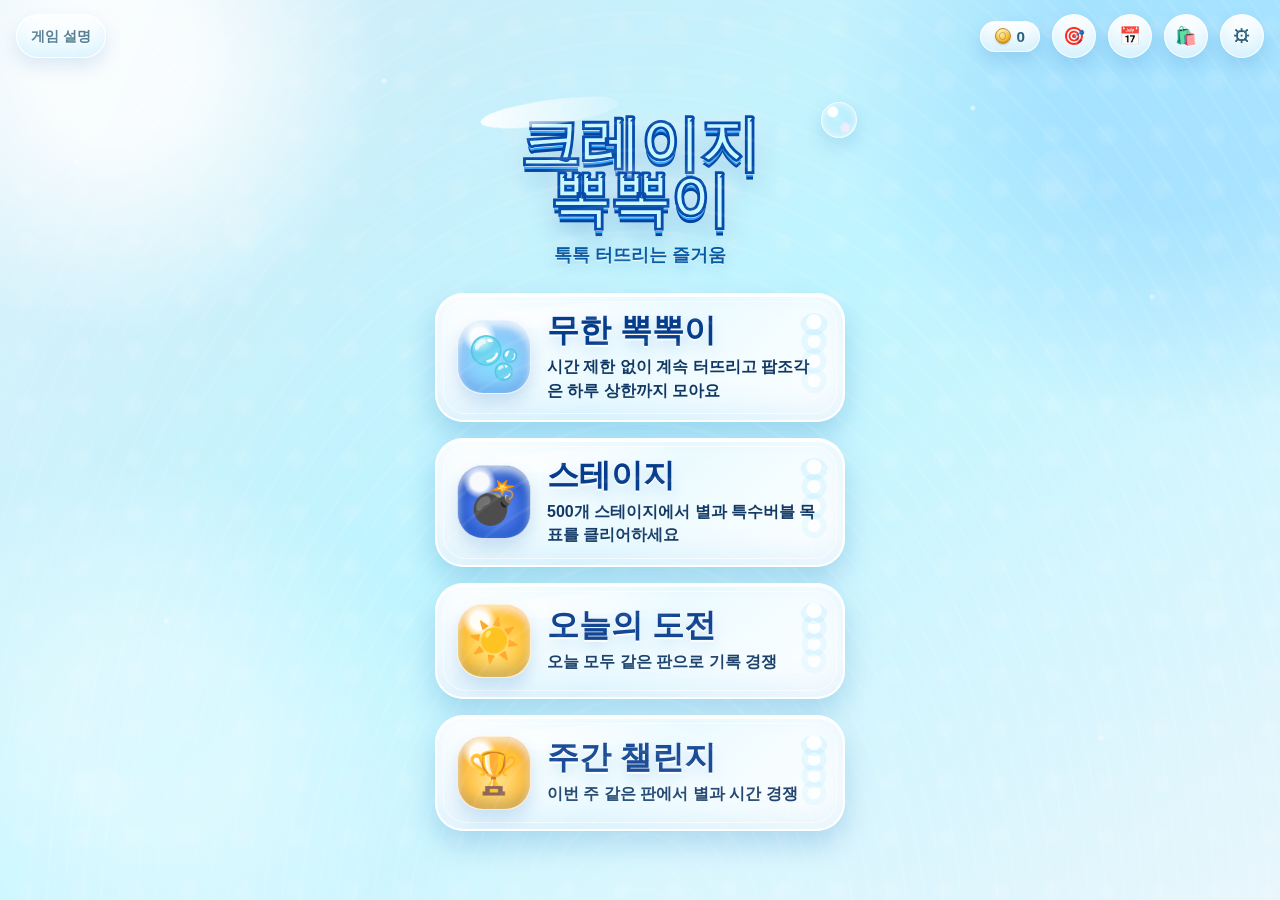
==== index.html @ 42aa7de9 "Deploy actual challenge difficulty retune" ====
<!DOCTYPE html>
<html lang="ko">
<head>
  <meta charset="UTF-8" />
  <meta name="viewport" content="width=device-width, initial-scale=1.0, viewport-fit=cover, maximum-scale=1.0, user-scalable=no" />
  <meta name="theme-color" content="#d0eaf7" />
  <title>크레이지 뽁뽁이</title>
  <script type="module" crossorigin src="./assets/index-3v7mRzic.js"></script>
  <link rel="stylesheet" crossorigin href="./assets/index-DdpqdTfQ.css">
</head>
<body>
  <div id="app"></div>
  <div id="fx-layer" aria-hidden="true"></div>
</body>
</html>
---- assets/index-DdpqdTfQ.css ----
*{margin:0;padding:0;box-sizing:border-box}:root{--bg-from: #d0eaf7;--bg-to: #e8f6fc;--ink: #2c5f7a;--ink-soft: #5a8a9f;--accent: #2c5f7a;--bubble-grad: radial-gradient(circle at 35% 30%, #e8f7fc, #7ac8e8 60%, #4aa8cc);--bubble-shadow: 0 4px 12px rgba(74,168,204,.35), inset 0 -3px 6px rgba(0,0,0,.1)}html,body{height:100%;overflow:hidden;overscroll-behavior:none}body{font-family:Segoe UI,-apple-system,BlinkMacSystemFont,Apple SD Gothic Neo,sans-serif;background:linear-gradient(135deg,var(--bg-from) 0%,var(--bg-to) 100%);color:var(--ink);user-select:none;-webkit-user-select:none;-webkit-tap-highlight-color:transparent;touch-action:manipulation}#app{position:fixed;inset:0;padding-top:env(safe-area-inset-top,0px);padding-bottom:env(safe-area-inset-bottom,0px);padding-left:env(safe-area-inset-left,0px);padding-right:env(safe-area-inset-right,0px);display:flex;flex-direction:column}#fx-layer{position:fixed;inset:0;pointer-events:none;z-index:9999}.screen{flex:1;display:flex;flex-direction:column;align-items:center;min-height:0;animation:screen-in .25s ease}@keyframes screen-in{0%{opacity:0;transform:translateY(8px)}to{opacity:1;transform:none}}.topbar{width:100%;display:flex;align-items:center;justify-content:space-between;padding:14px 18px;gap:12px}.topbar .title{font-size:1.1rem;font-weight:700;letter-spacing:1px}.topbar .spacer{flex:1}.coin-chip{display:inline-flex;align-items:center;gap:6px;background:#fff9;border-radius:999px;padding:6px 14px;font-weight:700;font-size:.95rem;color:var(--ink)}.coin-ico{display:inline-block;width:1.05em;height:1.05em;border-radius:50%;vertical-align:-.15em;position:relative;background:radial-gradient(circle at 35% 28%,#fff1b8,#f5c542 55%,#d99221);box-shadow:inset 0 -1px 2px #78460059,inset 0 1px 1px #ffffffb3,0 1px 2px #00000026;border:1px solid #c5871a}.coin-ico:after{content:"";position:absolute;inset:22%;border-radius:50%;border:1.5px solid rgba(168,110,10,.5)}.icon-btn{width:44px;height:44px;border:none;border-radius:50%;background:#fff9;font-size:1.1rem;cursor:pointer;display:grid;place-items:center;transition:transform .1s,background .2s}.icon-btn:active{transform:scale(.92)}.home-guide-btn{min-height:44px;border:none;border-radius:999px;background:#ffffffb8;color:var(--ink);font-size:.9rem;font-weight:800;padding:0 14px;cursor:pointer;box-shadow:0 8px 18px #4aa8cc24;transition:transform .1s,background .2s}.home-guide-btn:active{transform:scale(.96)}.center-col{flex:1;display:flex;flex-direction:column;align-items:center;justify-content:center;width:100%;gap:18px;padding:16px}.home-logo{font-size:2.4rem;font-weight:800;letter-spacing:2px}.home-sub{color:var(--ink-soft);font-size:.95rem;margin-top:-8px}.mode-list{display:flex;flex-direction:column;gap:14px;width:min(360px,86vw);margin-top:12px}.mode-card{border:none;border-radius:20px;cursor:pointer;padding:18px 20px;text-align:left;background:#ffffffb3;box-shadow:0 4px 14px #4aa8cc2e;transition:transform .12s,box-shadow .2s;display:flex;align-items:center;gap:14px}.mode-card:active{transform:scale(.97)}.mode-card .emoji{font-size:2rem}.mode-card .label{font-size:1.15rem;font-weight:700;color:var(--ink)}.mode-card .desc{font-size:.82rem;color:var(--ink-soft);margin-top:2px}.play-area{flex:1;display:grid;place-items:center;width:100%;min-height:0}.grid{display:grid;gap:10px}.bubble{width:var(--bubble-size, 72px);height:var(--bubble-size, 72px);border-radius:50%;cursor:pointer;position:relative;transition:transform .05s;background:var(--bubble-grad);box-shadow:var(--bubble-shadow)}.bubble:before{content:"";position:absolute;width:28%;height:18%;background:#ffffffa6;border-radius:50%;top:18%;left:18%}.bubble:active{transform:scale(.93)}.bubble.special-bomb{background:radial-gradient(circle at 35% 30%,#ffd3a8,#ff8a4a 60%,#e85d2c);animation:bomb-blink .6s ease-in-out infinite}.bubble.special-bomb:after{content:"💣";position:absolute;inset:0;display:grid;place-items:center;font-size:1.5rem}@keyframes bomb-blink{0%,to{box-shadow:0 4px 12px #e85d2c66;filter:brightness(1)}50%{box-shadow:0 4px 20px #ff7828e6,0 0 18px 6px #ff8c32b3;filter:brightness(1.3);transform:scale(1.06)}}.bubble.special-rainbow{background:conic-gradient(from 0deg,#ff6b9d,#ffb347,#a8e063,#56ccf2,#c084fc,#ff6b9d);animation:rainbow-spin 2.4s linear infinite}@keyframes rainbow-spin{to{filter:hue-rotate(360deg)}}.bubble.special-rocket{background:radial-gradient(circle at 35% 30%,#d7e9ff,#6aa0ff 60%,#2f5fd0)}.bubble.special-rocket:after{content:"🚀";position:absolute;inset:0;display:grid;place-items:center;font-size:1.5rem}.bubble.special-gold{background:radial-gradient(circle at 35% 28%,#fff7cc,#ffd24a 52%,#e0951a)}.bubble.special-gold:after{content:"₩";position:absolute;inset:0;display:grid;place-items:center;font-size:1.5rem;font-weight:800;color:#a9710d;text-shadow:0 1px 0 rgba(255,255,255,.5)}.bubble.special-hard{background:radial-gradient(circle at 35% 30%,#dde1e7,#9aa3ad 60%,#6b7480)}.bubble.special-hard:after{content:"🪨";position:absolute;inset:0;display:grid;place-items:center;font-size:1.4rem}.bubble.special-hard.cracked{filter:brightness(.82) contrast(1.1)}.bubble.special-virus{background:radial-gradient(circle at 35% 30%,#d8ffd0,#79e07a 60%,#3aa84a);animation:virus-pulse .9s ease-in-out infinite}.bubble.special-virus:after{content:"🦠";position:absolute;inset:0;display:grid;place-items:center;font-size:1.4rem}@keyframes virus-pulse{0%,to{filter:brightness(1)}50%{filter:brightness(1.18);transform:scale(1.04)}}.bubble.special-ice{background:radial-gradient(circle at 35% 30%,#f7fdff,#b8efff 60%,#66bfe8)}.bubble.special-ice:after{content:"❄️";position:absolute;inset:0;display:grid;place-items:center;font-size:1.45rem}.bubble.special-ice.thawed{filter:brightness(1.12)}.bubble.special-timer{background:radial-gradient(circle at 35% 30%,#fff7d7,#ffcf58 60%,#ef8d1e)}.bubble.special-timer:before{width:42%;height:42%;top:14%;left:15%;border:3px solid rgba(255,255,255,.86);background:transparent;box-shadow:0 0 0 5px #fff3,inset 0 0 12px #ffffff52}.bubble.special-timer:after{content:attr(data-timer);position:absolute;inset:0;display:grid;place-items:center;font-size:1.35rem;font-weight:1000;color:#0d4b91;animation:touch-count-pop .18s ease-out}.bubble.special-sticky{background:radial-gradient(circle at 35% 30%,#f6e8ff,#c891ff 60%,#8b4bd8)}.bubble.special-sticky:after{content:"🕸️";position:absolute;inset:0;display:grid;place-items:center;font-size:1.45rem}.bubble.special-fog{background:radial-gradient(circle at 35% 30%,#f7fbff,#cbd5e1 58%,#8292a8);box-shadow:0 5px 15px #47556947,inset 0 -3px 7px #3b485a33,inset 0 0 0 4px #ffffffad}.bubble.special-fog:after{content:"🌫️";position:absolute;inset:0;display:grid;place-items:center;font-size:1.45rem;text-shadow:0 2px 5px rgba(30,41,59,.22)}.help-legend{text-align:left;margin-top:6px}.legend-row{display:flex;align-items:center;gap:12px;padding:9px 0;border-top:1px solid rgba(0,0,0,.06)}.legend-emoji{font-size:1.6rem;width:30px;text-align:center}.legend-name{font-weight:700;font-size:.9rem;color:var(--ink)}.legend-desc{font-size:.78rem;color:var(--ink-soft)}.bubble.spawn{animation:bubble-spawn .36s cubic-bezier(.2,1.5,.4,1) backwards}@keyframes bubble-spawn{0%{opacity:0;transform:scale(0)}55%{opacity:1;transform:scale(1.18)}to{transform:scale(1)}}.bubble.popping{pointer-events:none;animation:pop .34s ease-out forwards;z-index:2}@keyframes pop{0%{transform:scale(1);opacity:1;filter:brightness(1)}22%{transform:scale(1.5);opacity:1;filter:brightness(2) saturate(1.4)}55%{transform:scale(.15);opacity:.5;filter:brightness(1.5)}to{transform:scale(0);opacity:0}}.bubble.popped{background:#b4d7e638;box-shadow:inset 0 1px 4px #00000014;cursor:default;pointer-events:none;animation:none!important;transform:scale(1)!important}.bubble.popped:before,.bubble.popped:after{display:none}.particle{position:fixed;width:10px;height:10px;border-radius:50%;pointer-events:none;animation:fly .55s ease-out forwards;box-shadow:0 0 6px currentColor}@keyframes fly{0%{transform:translate(0) scale(1.2);opacity:1}to{transform:translate(var(--dx),var(--dy)) scale(0);opacity:0}}.shockwave{position:fixed;transform:translate(-50%,-50%);border-radius:50%;border:4px solid rgba(255,255,255,.95);pointer-events:none;animation:shock .45s ease-out forwards}@keyframes shock{0%{width:12px;height:12px;opacity:.9;border-width:5px}to{width:135px;height:135px;opacity:0;border-width:1px}}.hud{display:flex;gap:22px;align-items:center;justify-content:center;padding:8px 0 4px}.hud .stat{text-align:center}.hud .stat .num{font-size:1.5rem;font-weight:800}.hud .stat .cap{font-size:.72rem;color:var(--ink-soft)}.timer-bar{width:min(360px,86vw);height:8px;border-radius:999px;background:#ffffff80;overflow:hidden}.timer-bar>i{display:block;height:100%;background:var(--accent);width:100%;transition:width .1s linear}.btn{padding:13px 30px;font-size:1rem;font-weight:700;background:var(--accent);color:#fff;border:none;border-radius:24px;cursor:pointer;letter-spacing:1px;transition:transform .1s,filter .2s}.btn:active{transform:scale(.96)}.btn.ghost{background:#ffffffb3;color:var(--ink)}.btn:disabled{filter:grayscale(.6) opacity(.6);cursor:default}.banner{font-size:1.3rem;font-weight:800;color:var(--ink);min-height:30px;text-align:center;animation:bounce .4s ease}@keyframes bounce{0%,to{transform:scale(1)}50%{transform:scale(1.18)}}.overlay{position:fixed;inset:0;z-index:50;background:#14324173;display:grid;place-items:center;animation:fade-in .2s ease}@keyframes fade-in{0%{opacity:0}to{opacity:1}}.card{background:#fff;border-radius:24px;padding:28px 26px;width:min(340px,86vw);text-align:center;box-shadow:0 12px 40px #0003;animation:pop-in .25s cubic-bezier(.2,1.2,.4,1)}@keyframes pop-in{0%{transform:scale(.85);opacity:0}to{transform:scale(1);opacity:1}}.card h2{font-size:1.5rem;margin-bottom:6px}.card .big{font-size:2.6rem;font-weight:800;margin:10px 0}.card .row{display:flex;gap:10px;margin-top:18px}.card .row .btn{flex:1}.app-toast{position:fixed;left:50%;bottom:calc(24px + env(safe-area-inset-bottom));z-index:80;width:max-content;max-width:min(340px,calc(100vw - 32px));padding:12px 18px;border-radius:999px;background:#093770eb;color:#fff;font-weight:800;font-size:.9rem;line-height:1.35;text-align:center;box-shadow:0 12px 28px #003f843d;opacity:0;pointer-events:none;transform:translate(-50%,10px);transition:opacity .18s ease,transform .18s ease}.app-toast.visible{opacity:1;transform:translate(-50%)}.back-confirm-card .home-sub{margin-top:10px;line-height:1.45}.shop-tabs{display:flex;gap:8px;padding:8px 16px;flex-wrap:wrap;justify-content:center}.tab{border:none;background:#ffffff80;border-radius:999px;padding:8px 16px;font-weight:600;cursor:pointer;color:var(--ink-soft)}.tab.active{background:var(--accent);color:#fff}.shop-grid{flex:1;overflow-y:auto;width:100%;display:grid;grid-template-columns:repeat(auto-fill,minmax(140px,1fr));gap:12px;padding:16px;align-content:start}.shop-item{background:#ffffffbf;border-radius:18px;padding:14px;display:flex;flex-direction:column;align-items:center;gap:8px;border:2px solid transparent}.shop-item.equipped{border-color:var(--accent)}.swatch{width:56px;height:56px;border-radius:50%;box-shadow:var(--bubble-shadow)}.shop-item .name{font-size:.85rem;font-weight:600}.shop-item .buy{font-size:.85rem;padding:7px 14px;border-radius:14px;border:none;background:var(--accent);color:#fff;font-weight:700;cursor:pointer}.shop-item .buy.owned{background:#00000014;color:var(--ink-soft)}.mission-row{width:100%;text-align:left;margin-top:14px}.mission-row .top{display:flex;justify-content:space-between;align-items:center;gap:10px}.mission-row .label{font-weight:600;font-size:.9rem;color:var(--ink)}.mission-bar{height:7px;border-radius:999px;background:#00000014;margin-top:7px;overflow:hidden}.mission-bar>i{display:block;height:100%;background:var(--accent);transition:width .3s}.mission-claim{font-size:.8rem;padding:7px 14px;border-radius:14px;border:none;font-weight:700;cursor:pointer;white-space:nowrap}.mission-claim.ready{background:#f0a020;color:#fff}.mission-claim.done{background:#00000014;color:var(--ink-soft);cursor:default}.daily-strip{display:flex;gap:6px;margin-top:14px;justify-content:center;flex-wrap:wrap}.daily-cell{width:40px;padding:8px 0;border-radius:12px;background:#0000000d;text-align:center;font-size:.72rem}.daily-cell .d{color:var(--ink-soft);font-weight:700}.daily-cell .c{margin-top:4px;font-weight:700;color:var(--ink)}.daily-cell.done{opacity:.4}.daily-cell.today{background:var(--accent);box-shadow:0 2px 10px #2c5f7a73}.daily-cell.today .d,.daily-cell.today .c{color:#fff}.settings-row{display:flex;align-items:center;justify-content:space-between;width:min(360px,86vw);padding:14px 4px;border-bottom:1px solid rgba(0,0,0,.06)}.toggle{width:52px;height:30px;border-radius:999px;background:#00000026;position:relative;cursor:pointer;transition:background .2s;border:none}.toggle.on{background:var(--accent)}.toggle:after{content:"";position:absolute;width:24px;height:24px;border-radius:50%;background:#fff;top:3px;left:3px;transition:left .2s}.toggle.on:after{left:25px}.info-list{flex:1;overflow-y:auto;width:100%;padding:10px 16px 28px;display:flex;flex-direction:column;align-items:center;gap:12px}.screen-title{width:min(420px,90vw);font-size:1.35rem;line-height:1.25;font-weight:800;color:var(--ink);margin:4px 0 2px}.info-panel{width:min(420px,90vw);background:#ffffffb8;border-radius:18px;padding:16px;box-shadow:0 4px 14px #4aa8cc21}.info-title{font-weight:800;font-size:1rem;color:var(--ink);margin-bottom:8px}.info-body{color:var(--ink-soft);font-size:.9rem;line-height:1.55}.info-note{color:var(--ink-soft);font-size:.78rem;line-height:1.45;margin-top:8px}.segmented{display:flex;gap:8px;flex-wrap:wrap}.info-panel .btn{margin-top:12px;width:100%}:root{--bg-from: #cbf7ff;--bg-to: #f1ffd8;--ink: #14566b;--ink-soft: #4e8794;--accent: #08748d;--fizz: #cfff35;--soda: #05b6c8;--sun: #ffbd28}body{background:linear-gradient(118deg,#ffffffb8,#fff0 34%),linear-gradient(135deg,var(--bg-from) 0%,#eefcff 46%,var(--bg-to) 100%)}.coin-chip,.icon-btn{background:#fff9}.mode-card,.btn.ghost,.info-panel,.shop-item{background:#ffffffb3}.grid{touch-action:none}.bubble:before{background:#ffffffa6}.bubble.special-shield{background:radial-gradient(circle at 35% 30%,#d9f7ff,#6bd0df 58%,#2c8798)}.bubble.special-shield:after{content:"🛡️";position:absolute;inset:0;display:grid;place-items:center;font-size:1.35rem}.bubble.special-key{background:radial-gradient(circle at 35% 28%,rgba(255,255,255,.96),rgba(255,255,255,.62) 30%,transparent 31%),radial-gradient(circle at 50% 52%,var(--lock-light, #fff1b8),var(--lock-main, #ffca42) 64%,var(--lock-dark, #bd7e12));box-shadow:0 5px 15px #14566b3d,inset 0 -3px 6px #00000029,inset 0 0 0 4px #ffffffd1;z-index:2}.bubble.special-key:after{content:"🔑";position:absolute;inset:3%;width:auto;height:auto;display:grid;place-items:center;border-radius:50%;background:transparent;border:0;color:#713f12;font-size:min(48px,calc(var(--bubble-size, 72px) * .9));font-weight:900;line-height:1;text-shadow:0 2px 0 rgba(255,255,255,.82),0 4px 8px rgba(77,53,12,.22);box-shadow:none;transform:rotate(8deg);z-index:3}.bubble.special-key[data-lock-code]:before{content:attr(data-lock-code);position:absolute;left:9%;bottom:9%;top:auto;width:max(17px,calc(var(--bubble-size, 72px) * .28));height:max(17px,calc(var(--bubble-size, 72px) * .28));display:grid;place-items:center;border-radius:50%;background:#ffffffeb;border:2px solid var(--lock-main, #ffca42);color:var(--lock-dark, #713f12);font-size:max(.68rem,calc(var(--bubble-size, 72px) * .19));font-weight:900;line-height:1;box-shadow:0 2px 6px #4d350c2e;z-index:4}.bubble.special-locked{background:radial-gradient(circle at 35% 28%,rgba(255,255,255,.92),rgba(255,255,255,.54) 28%,transparent 29%),radial-gradient(circle at 50% 52%,var(--lock-light, #f1e4ff),var(--lock-main, #b692df) 62%,var(--lock-dark, #6d49a3));box-shadow:0 5px 15px #14566b3d,inset 0 -3px 6px #00000029,inset 0 0 0 4px #ffffffd1}.bubble.special-locked:after{content:"🔒";position:absolute;inset:16%;display:grid;place-items:center;border-radius:50%;background:linear-gradient(135deg,#122a36f5,#2c4c5ce0);border:2px solid rgba(255,255,255,.86);color:#fff;font-size:1.2rem;font-weight:900;box-shadow:0 3px 8px #0000004d,0 0 0 2px var(--lock-main, #b692df)}.bubble.special-key[data-lock-symbol]:after{content:"🔑"}.bubble.special-locked[data-lock-symbol]:after{content:attr(data-lock-symbol);font-size:.86rem;text-shadow:0 1px 3px rgba(0,0,0,.75)}.bubble.fogged:not(.special-fog){filter:saturate(.58) brightness(1.06);box-shadow:0 5px 15px #64748b40,inset 0 -3px 7px #33415524,inset 0 0 0 4px #ffffff8f}.bubble.fogged:not(.special-fog):before{content:"";position:absolute;width:28%;height:18%;top:18%;left:18%;bottom:auto;display:block;border:0;border-radius:50%;background:#ffffff61;box-shadow:none;opacity:1;transform:none;z-index:2}.bubble.fogged:not(.special-fog):after{content:"";position:absolute;inset:-4px;display:block;border-radius:50%;background:radial-gradient(circle at 34% 28%,rgba(255,255,255,.72),rgba(255,255,255,.2) 34%,transparent 58%),linear-gradient(135deg,#e2e8f0c7,#94a3b894);border:1px solid rgba(255,255,255,.62);box-shadow:inset 0 0 14px #ffffff94,0 0 10px #94a3b847;pointer-events:none;z-index:6}.bubble.blocked{animation:locked-shake .24s ease-in-out}@keyframes locked-shake{0%,to{transform:translate(0)}30%{transform:translate(-4px)}65%{transform:translate(4px)}}.wall-cell{width:var(--bubble-size, 72px);height:var(--bubble-size, 72px);border-radius:18px;background:linear-gradient(135deg,#6e7e8c57,#4654608c);box-shadow:inset 0 2px 6px #00000026}.hud{gap:clamp(8px,3vw,22px);padding:8px 12px 4px;width:100%;flex-wrap:wrap}.hud .stat .num{font-size:clamp(1.05rem,4vw,1.5rem)}.star-preview{color:#f5b400;letter-spacing:1px}.challenge-time{color:#008fa1;min-width:4.4ch;display:inline-block}.tiny-note{font-size:.76rem;margin-top:-4px}.btn.compact{padding:9px 16px;font-size:.85rem;border-radius:18px;letter-spacing:0}.fizz-primary,.start-cta{background:linear-gradient(135deg,#08748d,#05b6c8 62%,#59d85d);box-shadow:0 10px 24px #05b6c840,inset 0 1px #ffffff61}.start-cta{width:100%;margin-top:8px}.card .row{gap:8px}.card .row .btn{min-width:0;padding-left:10px;padding-right:10px}.stage-start-card{width:min(380px,88vw);background:#ffffffc2;border-radius:18px;padding:18px;box-shadow:0 4px 14px #4aa8cc29;display:flex;flex-direction:column;gap:10px;text-align:center}.stage-start-card .home-sub{margin-top:0}.stage-goal{font-size:1.05rem;font-weight:800;color:var(--ink)}.stage-thresholds{font-size:.88rem;color:#a06a00;font-weight:800}.special-chip-row{display:flex;gap:6px;flex-wrap:wrap;justify-content:center}.special-chip{font-size:.75rem;border-radius:999px;background:#fffc;color:var(--ink-soft);padding:5px 8px;font-weight:700}.fizz-card{position:relative;overflow:hidden;background:linear-gradient(180deg,#fffffff5,#eafff9e0);border:1px solid rgba(255,255,255,.86);box-shadow:0 18px 38px #0591a52e,inset 0 1px #ffffffbf}.fizz-card:before{content:"";position:absolute;inset:0;pointer-events:none;background:linear-gradient(100deg,#ffffff80,#cfff352e 34%,#05b6c81a 62%,#fff0)}.fizz-card>*{position:relative;z-index:1}.fizz-graphic{min-height:128px;position:relative;display:grid;place-items:center;margin-bottom:2px}.stage-preview{gap:12px;padding:20px 12px 6px}.fizz-preview-bubble{width:78px;height:78px;border-radius:50%;background:radial-gradient(circle at 28% 20%,rgba(255,255,255,.98) 0 13%,transparent 24%),radial-gradient(circle at 52% 45%,#e7fbff,#82ddff 58%,#1a9ade);box-shadow:inset 0 5px 9px #ffffffbd,inset -7px -9px 16px #0052ac2e,0 10px 22px #0591a538}.fizz-badge{position:absolute;top:10px;left:12px;padding:7px 10px;border-radius:999px;background:var(--fizz);color:#125263;font-weight:900;font-size:.78rem;box-shadow:0 7px 16px #74ae0033}.fizz-mini-grid{display:grid;grid-template-columns:repeat(4,31px);gap:6px;transform:rotate(-4deg)}.fizz-mini-grid.actual-board-preview{grid-template-columns:repeat(var(--preview-cols, 6),22px);gap:4px;transform:none;width:max-content;max-width:100%}.fizz-bubble{width:31px;height:31px;border-radius:50%;display:grid;place-items:center;font-size:1rem;background:radial-gradient(circle at 35% 28%,#fff,#9df1ff 56%,#10a6bd);box-shadow:0 6px 12px #0591a533,inset 0 -2px 4px #00000017}.fizz-bubble:nth-child(3n){background:radial-gradient(circle at 35% 28%,#fff,#e8ff87 56%,#56c95b)}.fizz-bubble:nth-child(4n){background:radial-gradient(circle at 35% 28%,#fff8d2,#ffd95a 58%,#ff9f1c)}.actual-board-preview .fizz-bubble{width:22px;height:22px;font-size:.76rem;line-height:1}.stage-special-chips{display:flex;flex-wrap:wrap;justify-content:center;gap:6px;max-width:100%}.fizz-chip{border-radius:999px;padding:7px 10px;background:#ffffffdb;color:var(--ink);font-size:.82rem;font-weight:850;box-shadow:inset 0 1px #ffffffe0,0 6px 14px #0060961a}.fizz-chip.muted{color:var(--ink-soft)}.stage-action-row{display:flex;gap:8px;justify-content:center;flex-wrap:wrap}.challenge-board-actions{display:flex;justify-content:center;width:100%;padding:4px 16px 2px}.board-toggle{min-width:112px;background:#ffffffc7;box-shadow:0 8px 18px #0591a51f}.board-toggle.active{background:linear-gradient(135deg,#ffbd28,#ff8f1f);color:#fff}.board-toggle:disabled{filter:none;opacity:.78}.grid.challenge-paused .bubble{opacity:.7;filter:saturate(.82)}.stage-map-screen{align-items:stretch}.stage-map-header{width:min(430px,92vw);margin:0 auto;padding:0 12px 8px;text-align:center}.stage-map-summary{display:flex;justify-content:center;gap:8px;flex-wrap:wrap;margin-top:8px}.stage-map-summary span{padding:7px 11px;border-radius:999px;background:#ffffffb8;font-size:.82rem;font-weight:800;color:var(--ink)}.stage-map-scroll{flex:1;min-height:0;overflow-y:auto;overflow-x:hidden;width:100%;padding:12px 18px 32px;scroll-behavior:auto}.stage-road{position:relative;width:min(420px,92vw);margin:0 auto;padding:28px 0;display:flex;flex-direction:column;gap:13px}.stage-road:before{content:"";position:absolute;z-index:0;top:24px;bottom:24px;left:50%;width:5px;transform:translate(-50%);border-radius:999px;background:linear-gradient(180deg,#05b6c8,#cfff35 48%,#ffbd28);box-shadow:0 0 0 5px #ffffff7a}.stage-node{position:relative;z-index:1;width:min(154px,42vw);min-height:74px;border:1px solid rgba(255,255,255,.9);border-radius:20px;background:linear-gradient(180deg,#fff,#e8fbff);box-shadow:0 12px 24px #0591a526;color:var(--ink);display:grid;place-items:center;gap:2px;cursor:pointer}.stage-node.left{align-self:flex-start;margin-left:6px}.stage-node.right{align-self:flex-end;margin-right:6px}.stage-node:after{content:"";position:absolute;top:50%;width:44px;height:4px;transform:translateY(-50%);background:#ffffffbf;border-radius:999px;z-index:-1}.stage-node.left:after{right:-44px}.stage-node.right:after{left:-44px}.stage-node.current{background:linear-gradient(135deg,#fff,#dffff2 50%,#cfff35);box-shadow:0 14px 28px #05b6c847;border-color:#cfff35f2}.stage-node.cleared{background:linear-gradient(180deg,#fff,#f2ffe7)}.stage-node.locked{opacity:.48;filter:grayscale(.65);cursor:default}.stage-node-index{font-size:1.16rem;font-weight:900}.stage-node-stars{font-size:.9rem;color:#f5b400;letter-spacing:1px}.stage-node-state{font-size:.72rem;color:var(--ink-soft);font-weight:800}.challenge-center{justify-content:flex-start;padding-top:8px;overflow-y:auto}.challenge-panel{width:min(380px,88vw);display:grid;place-items:center}.challenge-tabs{display:flex;gap:8px;width:min(380px,88vw);justify-content:center}.challenge-tabs.inner{width:100%;margin-top:2px}.leaderboard-card{min-height:292px}.dashboard-modal-overlay{z-index:70}.dashboard-modal-card{width:min(360px,88vw)}.leaderboard-list{width:100%;display:flex;flex-direction:column;gap:8px;margin-top:4px}.leader-row{display:grid;grid-template-columns:44px 1fr auto;align-items:center;gap:8px;padding:11px 12px;border-radius:16px;background:#ffffffb8;text-align:left}.leader-rank{font-weight:900;color:#008fa1}.leader-name{font-weight:800;color:var(--ink)}.leader-score{font-size:.82rem;font-weight:800;color:var(--ink-soft)}.leader-empty{min-height:104px;display:grid;place-items:center;border-radius:18px;background:#ffffff94;color:var(--ink-soft);font-weight:800}:root{--bg-from: #73d6ff;--bg-mid: #bff5ff;--bg-to: #eefbff;--ink: #073f8f;--ink-soft: #2b74ad;--accent: #167ee8;--accent-2: #68dcff;--glass: rgba(255,255,255,.58);--glass-strong: rgba(255,255,255,.76);--glass-line: rgba(255,255,255,.86);--blue-line: rgba(76,172,242,.42);--gold: #ffd54f;--bubble-grad: radial-gradient(circle at 26% 20%, rgba(255,255,255,.98) 0 10%, transparent 23%), radial-gradient(circle at 64% 72%, rgba(255,255,255,.36) 0 7%, transparent 15%), radial-gradient(circle at 42% 36%, #dff9ff 0 18%, #7edcff 53%, #2aa5ef 100%);--bubble-shadow: inset 0 5px 9px rgba(255,255,255,.74), inset -7px -10px 16px rgba(0,72,171,.24), inset 7px 10px 16px rgba(255,255,255,.42), 0 7px 14px rgba(0,88,176,.2)}body{font-family:Pretendard,SUIT,Apple SD Gothic Neo,Arial Rounded MT Bold,Segoe UI Rounded,-apple-system,BlinkMacSystemFont,sans-serif;background:radial-gradient(circle at 9% 7%,#ffffffdb 0 5%,#fff0 19%),radial-gradient(circle at 92% 9%,#97d9ffa6 0 9%,#97d9ff00 24%),radial-gradient(circle at 12% 82%,#ffffff6b 0 7%,#fff0 21%),linear-gradient(145deg,var(--bg-from) 0%,var(--bg-mid) 48%,var(--bg-to) 100%);color:var(--ink)}body:before,body:after{content:"";position:fixed;inset:0;pointer-events:none}body:before{background:radial-gradient(circle at 6% 18%,rgba(255,255,255,.7) 0 2px,transparent 3px),radial-gradient(circle at 30% 9%,rgba(255,255,255,.9) 0 2px,transparent 3px),radial-gradient(circle at 76% 12%,rgba(255,255,255,.86) 0 2px,transparent 3px),radial-gradient(circle at 90% 33%,rgba(255,255,255,.78) 0 2px,transparent 3px),radial-gradient(circle at 13% 69%,rgba(255,255,255,.8) 0 2px,transparent 3px),radial-gradient(circle at 86% 82%,rgba(255,255,255,.82) 0 2px,transparent 3px),radial-gradient(circle at 19% 25%,rgba(255,255,255,.22) 0 18px,rgba(255,255,255,.1) 19px 24px,transparent 25px),radial-gradient(circle at 83% 20%,rgba(255,255,255,.18) 0 26px,rgba(255,255,255,.1) 27px 32px,transparent 33px),radial-gradient(circle at 8% 88%,rgba(255,255,255,.2) 0 24px,rgba(255,255,255,.09) 25px 30px,transparent 31px),radial-gradient(circle at 94% 67%,rgba(255,255,255,.18) 0 22px,rgba(255,255,255,.09) 23px 29px,transparent 30px),radial-gradient(circle,rgba(255,255,255,.19) 0 7px,rgba(255,255,255,.11) 8px 11px,transparent 12px);background-size:auto,auto,auto,auto,auto,auto,auto,auto,auto,auto,54px 54px;opacity:.54}body:after{background:linear-gradient(112deg,#ffffffa3,#fff0 31%),radial-gradient(ellipse at 50% 100%,#ffffff5c,#fff0 34%),repeating-radial-gradient(ellipse at 50% 108%,rgba(255,255,255,.16) 0 2px,transparent 3px 18px);mix-blend-mode:screen;opacity:.38}#app{isolation:isolate}.screen{position:relative;z-index:1}.topbar{padding:14px 16px 8px}.coin-chip,.icon-btn,.home-guide-btn,.btn.ghost,.tab,.board-toggle,.stage-map-summary span{background:linear-gradient(180deg,#fff,#e6f9ff);border:1px solid var(--glass-line);box-shadow:inset 0 1px #ffffffeb,inset 0 -8px 16px #52b4f01f,0 8px 18px #0e5eab29;backdrop-filter:blur(6px) saturate(1.12)}.coin-chip,.icon-btn,.home-guide-btn{flex:0 0 auto}.icon-btn,.home-guide-btn{color:var(--ink);font-weight:900;text-shadow:0 1px 0 rgba(255,255,255,.96)}.home-guide-btn{white-space:nowrap}.center-col{justify-content:flex-start;gap:12px;padding:clamp(10px,3vh,26px) 16px 20px;overflow-y:auto}.home-logo{color:#073f8f;font-weight:1000;letter-spacing:0;line-height:1.08;text-align:center;-webkit-text-stroke:0;text-shadow:0 1px 0 rgba(255,255,255,.98),0 3px 8px rgba(0,82,172,.12)}.home-logo:before,.home-logo:after{content:none}.home-logo.bubble-logo{position:relative;margin-top:clamp(8px,3vh,24px);display:inline-flex;flex-direction:column;align-items:center;justify-content:center;width:min(410px,90vw);box-sizing:border-box;padding:0 12px;color:#c9f7ff;font-size:3.75rem;line-height:.94;font-weight:1000;letter-spacing:0;text-align:center;white-space:normal;word-break:keep-all;-webkit-text-stroke:2.8px #064cad;text-shadow:0 2px 0 #ffffff,0 4px 0 #2da8ff,0 7px 0 #03439d,0 14px 24px rgba(0,82,172,.34),0 0 20px rgba(255,255,255,.88)}.home-logo-line{display:block;width:100%}.home-logo.bubble-logo:before,.home-logo.bubble-logo:after{content:"";position:absolute;pointer-events:none}.home-logo.bubble-logo:before{left:11%;top:-14%;width:34%;height:22%;border-radius:50%;background:linear-gradient(110deg,#fffffff0,#ffffff29);filter:blur(.2px);transform:rotate(-8deg)}.home-logo.bubble-logo:after{right:-12px;top:-14px;width:34px;height:34px;border-radius:50%;background:radial-gradient(circle at 32% 26%,#fff 0 13%,transparent 18%),radial-gradient(circle at 68% 72%,rgba(255,232,255,.75) 0 10%,transparent 18%),radial-gradient(circle at 42% 42%,rgba(192,244,255,.45),rgba(76,172,242,.1) 68%,transparent 70%);border:1px solid rgba(255,255,255,.82);box-shadow:inset 0 0 10px #ffffffc2,0 8px 18px #106fc32e}.home-sub{color:#0a5ca4;font-size:clamp(.98rem,4vw,1.12rem);font-weight:900;letter-spacing:0;text-align:center;margin-top:2px;text-shadow:0 1px 0 rgba(255,255,255,.9),0 6px 14px rgba(54,149,216,.22)}.mode-list{width:min(410px,90vw);gap:16px;margin-top:14px;padding-bottom:12px}.mode-card{position:relative;min-height:116px;overflow:hidden;border-radius:28px;padding:18px 18px 18px 20px;background:linear-gradient(135deg,#fff,#eafaff 48%,#fff),radial-gradient(circle at 12% 20%,rgba(255,255,255,.92),transparent 36%);border:2px solid rgba(255,255,255,.9);box-shadow:inset 0 2px #ffffffeb,inset 0 -12px 28px #51b4ee24,0 14px 28px #0063b538;backdrop-filter:blur(8px) saturate(1.18);gap:16px}.mode-card:before{content:"";position:absolute;inset:6px;border-radius:23px;border:1px solid rgba(255,255,255,.66);pointer-events:none}.mode-card:after{content:"";position:absolute;left:10%;top:8px;width:56%;height:22px;border-radius:50%;background:linear-gradient(90deg,#ffffffb8,#fff0);transform:rotate(-4deg);pointer-events:none}.mode-card:active{transform:scale(.975) translateY(1px)}.mode-card .emoji{position:relative;z-index:1;width:74px;height:74px;display:grid;place-items:center;flex:0 0 auto;border-radius:26px;font-size:2.6rem;background:radial-gradient(circle at 30% 22%,rgba(255,255,255,.95) 0 12%,transparent 22%),radial-gradient(circle at 50% 56%,#67d8ffcc,#2190f280 62%,#0d4cb82e);border:1px solid rgba(255,255,255,.78);box-shadow:inset 0 6px 8px #ffffffb8,inset 0 -8px 12px #135dc733,0 9px 17px #005fb82e}.mode-copy{position:relative;z-index:1;min-width:0;flex:1}.mode-card .label{color:#063c8c;font-size:clamp(1.38rem,6vw,2rem);font-weight:1000;letter-spacing:0;line-height:1.08;text-shadow:0 2px 0 rgba(255,255,255,.9),0 7px 14px rgba(19,93,199,.15)}.mode-card .desc{color:#103763;font-size:clamp(.86rem,3.6vw,1rem);line-height:1.45;font-weight:700;margin-top:8px}.mode-card-rail{position:absolute;right:14px;top:18px;bottom:18px;width:30px;border-radius:999px;background:radial-gradient(circle at 50% 10%,rgba(255,255,255,.9) 0 7px,rgba(117,216,255,.18) 8px 13px,transparent 14px),radial-gradient(circle at 50% 32%,rgba(255,255,255,.78) 0 6px,rgba(117,216,255,.16) 7px 12px,transparent 13px),radial-gradient(circle at 50% 54%,rgba(255,255,255,.72) 0 6px,rgba(117,216,255,.14) 7px 12px,transparent 13px),radial-gradient(circle at 50% 76%,rgba(255,255,255,.68) 0 6px,rgba(117,216,255,.12) 7px 12px,transparent 13px);opacity:.86}.mode-stage .emoji{background:radial-gradient(circle at 30% 22%,rgba(255,255,255,.96) 0 12%,transparent 22%),radial-gradient(circle at 50% 58%,#6d96ff,#2356c8 68%,#123c99)}.mode-dailyChallenge .emoji{background:radial-gradient(circle at 30% 22%,rgba(255,255,255,.96) 0 12%,transparent 22%),radial-gradient(circle at 50% 58%,#ffe485,#ffbd28 62%,#ff8f1f)}.mode-weeklyChallenge .emoji{background:radial-gradient(circle at 30% 22%,rgba(255,255,255,.96) 0 12%,transparent 22%),radial-gradient(circle at 50% 58%,#ffe38a,#ffb82e 58%,#d77b12)}.play-area{padding:6px 14px 16px}.stage-play-area{align-items:start}.grid{gap:clamp(7px,2.2vw,10px);padding:clamp(10px,3vw,16px);border-radius:clamp(24px,6vw,34px);background:linear-gradient(180deg,#ffffffeb,#dcf7ffdb),radial-gradient(circle at 12% 8%,rgba(255,255,255,.52),transparent 28%);border:2px solid rgba(255,255,255,.62);box-shadow:inset 0 2px #ffffffb3,inset 0 -14px 28px #0063b514,0 15px 34px #0053a52e;backdrop-filter:blur(6px) saturate(1.12)}.bubble{overflow:hidden;border:1.5px solid rgba(255,255,255,.82);transition:transform .07s ease,filter .16s ease,box-shadow .16s ease}.bubble:before{width:43%;height:27%;top:10%;left:13%;background:linear-gradient(135deg,#fffffffa,#ffffff2e);filter:blur(.2px);transform:rotate(-22deg);z-index:1}.bubble:after{z-index:2}.bubble:active{transform:scale(.9);filter:brightness(1.08)}.bubble.popped{background:radial-gradient(circle at 40% 35%,#ffffff4d,#74caeb24 58%,#04579f1a);border-color:#ffffff57}.bubble.special-bomb{background:radial-gradient(circle at 28% 20%,rgba(255,255,255,.96) 0 12%,transparent 23%),radial-gradient(circle at 54% 55%,#ff9f8a,#e73f36 62%,#922120);border-color:#ffc2aeeb;box-shadow:inset 0 5px 9px #ffffffb8,inset -7px -10px 15px #5b000040,0 0 0 3px #ff664938,0 10px 20px #b5262040}.bubble.special-bomb:after,.bubble.special-rocket:after,.bubble.special-hard:after,.bubble.special-virus:after,.bubble.special-fog:after,.bubble.special-shield:after,.bubble.special-ice:after,.bubble.special-timer:after,.bubble.special-sticky:after{text-shadow:0 2px 0 rgba(255,255,255,.76),0 5px 9px rgba(0,45,119,.24)}.bubble.special-rocket{background:radial-gradient(circle at 28% 20%,rgba(255,255,255,.96) 0 12%,transparent 23%),radial-gradient(circle at 50% 56%,#72c8ff,#1b73f0 62%,#0a3fa7);border-color:#ace2fff0;box-shadow:inset 0 5px 9px #ffffffb8,inset -7px -10px 16px #08329942,0 0 0 3px #318fff33,0 9px 18px #0d5bc33d}.bubble.special-hard{background:radial-gradient(circle at 28% 20%,rgba(255,255,255,.94) 0 12%,transparent 23%),radial-gradient(circle at 48% 55%,#f3f6f9,#aeb8c5 58%,#667485);border-color:#ffffffdb;box-shadow:inset 0 5px 9px #ffffffc7,inset -7px -10px 15px #2a344238,0 8px 16px #2d4b652e}.bubble.special-virus{background:radial-gradient(circle at 28% 20%,rgba(255,255,255,.96) 0 12%,transparent 23%),radial-gradient(circle at 50% 56%,#cfff7c,#55dd5b 60%,#1d9a46);border-color:#ccffaceb;box-shadow:inset 0 5px 9px #ffffffb8,inset -7px -10px 16px #18611e38,0 0 0 3px #78eb5633,0 9px 18px #238f3d38}.bubble.special-fog{background:radial-gradient(circle at 28% 20%,rgba(255,255,255,.97) 0 12%,transparent 23%),radial-gradient(circle at 50% 56%,#f8fbff,#bccbe0 58%,#72849d);border-color:#ffffffe6}.bubble.special-shield{background:radial-gradient(circle at 28% 20%,rgba(255,255,255,.96) 0 12%,transparent 23%),radial-gradient(circle at 50% 56%,#7ff4ff,#188eea 60%,#0752b8);border-color:#bff6fff0}.bubble.special-ice{background:radial-gradient(circle at 28% 20%,rgba(255,255,255,.98) 0 12%,transparent 23%),radial-gradient(circle at 50% 56%,#f4feff,#9ee8ff 60%,#41a9dc);border-color:#dcfafff5}.bubble.special-timer{background:radial-gradient(circle at 28% 20%,rgba(255,255,255,.96) 0 12%,transparent 23%),radial-gradient(circle at 50% 56%,#fff4c7,#ffcc47 60%,#f28a1c);border-color:#ffe997f2}.bubble.special-timer:before{width:42%;height:42%;top:14%;left:15%;border-radius:50%;border:3px solid rgba(255,255,255,.9);background:radial-gradient(circle,rgba(255,255,255,.26) 0 36%,transparent 38%),radial-gradient(circle at 68% 68%,rgba(255,255,255,.85) 0 7%,transparent 9%);box-shadow:0 0 0 5px #ffffff2e,inset 0 0 12px #ffffff57;transform:rotate(-15deg)}.bubble.special-timer:after{content:attr(data-timer);position:absolute;inset:0;display:grid;place-items:center;font-size:1.38rem;font-weight:1000;color:#0b4d9c;animation:touch-count-pop .18s ease-out}.bubble.special-timer.timer-count-5{background:radial-gradient(circle at 28% 20%,rgba(255,255,255,.98) 0 12%,transparent 23%),radial-gradient(circle at 50% 56%,#eaffff,#80ddff 60%,#258fd9);border-color:#cff8fff5}.bubble.special-timer.timer-count-4{background:radial-gradient(circle at 28% 20%,rgba(255,255,255,.98) 0 12%,transparent 23%),radial-gradient(circle at 50% 56%,#e8f3ff,#63b7ff 60%,#176ee8);border-color:#c7e5fff5}.bubble.special-timer.timer-count-3{background:radial-gradient(circle at 28% 20%,rgba(255,255,255,.97) 0 12%,transparent 23%),radial-gradient(circle at 50% 56%,#fff8bd,#ffd84d 60%,#eba21b);border-color:#ffee9df5}.bubble.special-timer.timer-count-2{background:radial-gradient(circle at 28% 20%,rgba(255,255,255,.97) 0 12%,transparent 23%),radial-gradient(circle at 50% 56%,#ffe5b9,#ff9f3f 60%,#e65f1d);border-color:#ffd29ff5}.bubble.special-timer.timer-count-2:after{transform:scale(1.12)}.bubble.special-timer.timer-count-1{background:radial-gradient(circle at 28% 20%,rgba(255,255,255,.97) 0 12%,transparent 23%),radial-gradient(circle at 50% 56%,#ffd5d5,#ff6262 60%,#d92d44);border-color:#ffbcbcfa;animation:touch-count-warning .58s ease-in-out infinite}.bubble.special-timer.timer-count-1:after{transform:scale(1.2);color:#fff;text-shadow:0 2px 0 rgba(140,0,22,.32),0 6px 10px rgba(121,0,18,.28)}@keyframes touch-count-pop{0%{transform:scale(.82);opacity:.72}to{transform:scale(1);opacity:1}}@keyframes touch-count-warning{0%,to{filter:brightness(1)}50%{filter:brightness(1.12)}}.bubble.special-sticky{background:radial-gradient(circle at 28% 20%,rgba(255,255,255,.95) 0 12%,transparent 23%),radial-gradient(circle at 50% 56%,#f5e5ff,#bf82f3 60%,#7a3cc4);border-color:#eccffff0}.bubble.special-key,.bubble.special-locked{border-color:#ffffffeb}.bubble.fogged:not(.special-fog):after{background:radial-gradient(circle at 29% 20%,rgba(255,255,255,.85) 0 13%,transparent 24%),linear-gradient(135deg,#f5f9ffd1,#93a7c2ad)}.hud{padding:8px 12px 6px;gap:clamp(7px,2.5vw,14px)}.hud .stat{min-width:clamp(74px,20vw,110px);padding:10px 11px 9px;border-radius:20px;background:linear-gradient(180deg,#fffffffa,#e2f9ffe6);border:1px solid rgba(255,255,255,.88);box-shadow:inset 0 1px #ffffffe6,inset 0 -9px 18px #41a6eb1a,0 9px 19px #005db524;backdrop-filter:blur(6px)}.hud .stat .num{color:#0a438a;font-size:clamp(1.16rem,5vw,1.85rem);font-weight:1000;line-height:1;text-shadow:0 2px 0 rgba(255,255,255,.9)}.hud .stat .cap{color:#2875b5;font-size:.72rem;font-weight:900;margin-top:5px}.btn{background:linear-gradient(180deg,#73dfff,#1d8fff 54%,#0b63d1);border:1px solid rgba(255,255,255,.72);box-shadow:inset 0 2px #ffffff94,inset 0 -8px 14px #02369a38,0 10px 20px #005db533;color:#fff;text-shadow:0 2px 0 rgba(0,57,139,.32)}.btn.ghost,.board-toggle,.stage-action-row .btn.ghost,.card .row .btn.ghost{color:#073f8f;background:linear-gradient(180deg,#fffffffc,#ebfbfff0);border-color:#fffffff5;font-weight:1000;text-shadow:0 1px 0 rgba(255,255,255,.98);box-shadow:inset 0 1px #fff,inset 0 -7px 14px #329ee614,0 8px 18px #00489c29;backdrop-filter:blur(4px) saturate(1.04)}.fizz-primary,.start-cta,.tab.active{background:linear-gradient(180deg,#8fe9ff,#1f92ff 58%,#0b61d1);box-shadow:inset 0 2px #ffffffa3,inset 0 -10px 16px #02369a3d,0 12px 25px #0065c43d}.card,.info-panel,.shop-item,.stage-start-card,.leader-row,.leader-empty,.dashboard-modal-card{background:linear-gradient(180deg,#fff,#ecfbff);border:1px solid rgba(255,255,255,.94);box-shadow:inset 0 1px #ffffffeb,inset 0 -12px 26px #51b4ee1f,0 14px 32px #005bae2e;backdrop-filter:blur(6px) saturate(1.08)}.fizz-card{border-radius:28px;background:linear-gradient(135deg,#fff,#ebfbff 48%,#fff);border:2px solid rgba(255,255,255,.96)}.fizz-card:before{background:linear-gradient(105deg,#ffffff75,#fff0 38%),radial-gradient(circle at 85% 20%,rgba(255,255,255,.26),transparent 23%)}.fizz-badge{background:linear-gradient(180deg,#fff39b,#ffd34d 56%,#ff9f1c);color:#0b4d9c;border:1px solid rgba(255,255,255,.82);text-shadow:0 1px 0 rgba(255,255,255,.72)}.fizz-bubble{background:radial-gradient(circle at 26% 20%,rgba(255,255,255,.98) 0 12%,transparent 23%),radial-gradient(circle at 46% 44%,#ddfbff,#79daff 58%,#1697e6);box-shadow:inset 0 4px 7px #ffffffb8,inset -4px -6px 10px #0052ac2e,0 6px 12px #0591a533}.stage-road:before{background:linear-gradient(180deg,#77dfff,#1f92ff 50%,#ffd54f)}.stage-node{border-radius:24px;background:linear-gradient(180deg,#fff,#ddf8ff);border-color:#ffffffdb;box-shadow:inset 0 1px #ffffffeb,0 13px 24px #005db529}.stage-node.current{background:linear-gradient(180deg,#fff,#dff8ff 52%,#9eeaff);border-color:#fffffff5;box-shadow:inset 0 1px #fffffff2,0 0 0 3px #ffd54f57,0 14px 28px #0070cf3d}.star-preview,.stage-node-stars{color:#ffbd28;text-shadow:0 1px 0 #fff,0 4px 8px rgba(255,159,28,.24)}@media(max-width:430px){.topbar{gap:6px;padding-inline:10px}.icon-btn{width:44px;height:44px;font-size:1rem}.home-guide-btn,.coin-chip{min-height:44px;padding-inline:8px;font-size:.82rem}.coin-chip{gap:4px}.home-logo.bubble-logo{font-size:3.48rem;-webkit-text-stroke-width:2.55px}}@media(max-width:380px){.home-logo.bubble-logo{font-size:3.22rem;-webkit-text-stroke-width:2.35px}.mode-card{min-height:106px;padding:15px 15px 15px 16px}.mode-card .emoji{width:62px;height:62px;font-size:2.2rem}.mode-card-rail{display:none}.hud .stat{min-width:68px;padding-inline:8px}}@media(prefers-reduced-motion:reduce){.screen,.bubble.spawn,.bubble.special-bomb,.bubble.special-virus,.banner{animation:none}}
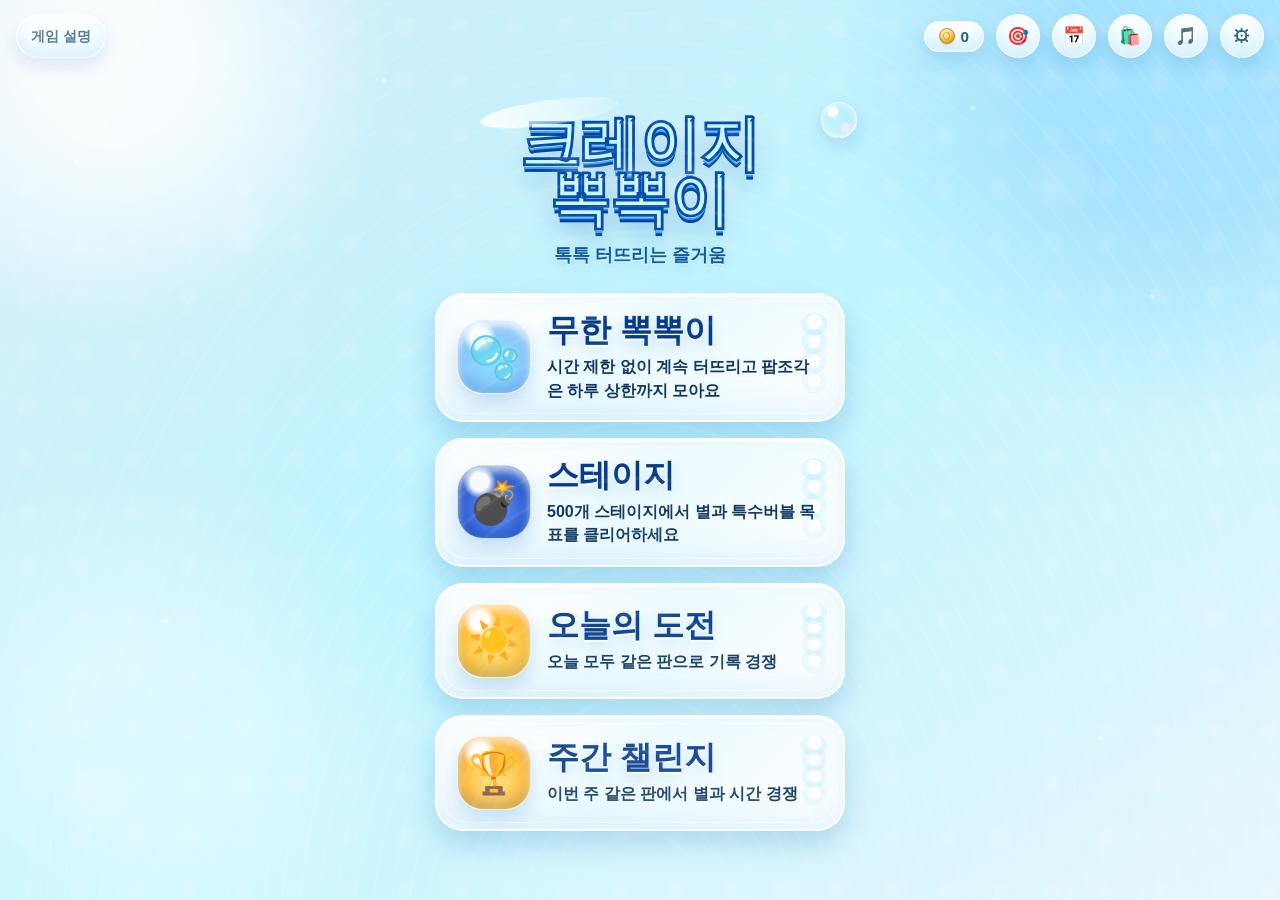
==== commit 45cdb050: "Deploy current game build to GitHub Pages" ====
--- a/index.html
+++ b/index.html
@@ -5,8 +5,8 @@
   <meta name="viewport" content="width=device-width, initial-scale=1.0, viewport-fit=cover, maximum-scale=1.0, user-scalable=no" />
   <meta name="theme-color" content="#d0eaf7" />
   <title>크레이지 뽁뽁이</title>
-  <script type="module" crossorigin src="./assets/index-3v7mRzic.js"></script>
-  <link rel="stylesheet" crossorigin href="./assets/index-DdpqdTfQ.css">
+  <script type="module" crossorigin src="./assets/index-1iko3lDw.js"></script>
+  <link rel="stylesheet" crossorigin href="./assets/index-DOPZyCIQ.css">
 </head>
 <body>
   <div id="app"></div>
--- a/assets/index-DOPZyCIQ.css
+++ b/assets/index-DOPZyCIQ.css
@@ -0,0 +1 @@
+*{margin:0;padding:0;box-sizing:border-box}:root{--bg-from: #d0eaf7;--bg-to: #e8f6fc;--ink: #2c5f7a;--ink-soft: #5a8a9f;--accent: #2c5f7a;--bubble-grad: radial-gradient(circle at 35% 30%, #e8f7fc, #7ac8e8 60%, #4aa8cc);--bubble-shadow: 0 4px 12px rgba(74,168,204,.35), inset 0 -3px 6px rgba(0,0,0,.1)}html,body{height:100%;overflow:hidden;overscroll-behavior:none}body{font-family:Segoe UI,-apple-system,BlinkMacSystemFont,Apple SD Gothic Neo,sans-serif;background:linear-gradient(135deg,var(--bg-from) 0%,var(--bg-to) 100%);color:var(--ink);user-select:none;-webkit-user-select:none;-webkit-tap-highlight-color:transparent;touch-action:manipulation}#app{position:fixed;inset:0;padding-top:env(safe-area-inset-top,0px);padding-bottom:env(safe-area-inset-bottom,0px);padding-left:env(safe-area-inset-left,0px);padding-right:env(safe-area-inset-right,0px);display:flex;flex-direction:column}#fx-layer{position:fixed;inset:0;pointer-events:none;z-index:9999}.screen{flex:1;display:flex;flex-direction:column;align-items:center;min-height:0;animation:screen-in .25s ease}@keyframes screen-in{0%{opacity:0;transform:translateY(8px)}to{opacity:1;transform:none}}.topbar{width:100%;display:flex;align-items:center;justify-content:space-between;padding:14px 18px;gap:12px}.topbar .title{font-size:1.1rem;font-weight:700;letter-spacing:1px}.topbar .spacer{flex:1}.coin-chip{display:inline-flex;align-items:center;gap:6px;background:#fff9;border-radius:999px;padding:6px 14px;font-weight:700;font-size:.95rem;color:var(--ink)}.coin-ico{display:inline-block;width:1.05em;height:1.05em;border-radius:50%;vertical-align:-.15em;position:relative;background:radial-gradient(circle at 35% 28%,#fff1b8,#f5c542 55%,#d99221);box-shadow:inset 0 -1px 2px #78460059,inset 0 1px 1px #ffffffb3,0 1px 2px #00000026;border:1px solid #c5871a}.coin-ico:after{content:"";position:absolute;inset:22%;border-radius:50%;border:1.5px solid rgba(168,110,10,.5)}.icon-btn{width:44px;height:44px;border:none;border-radius:50%;background:#fff9;font-size:1.1rem;cursor:pointer;display:grid;place-items:center;transition:transform .1s,background .2s}.icon-btn:active{transform:scale(.92)}.icon-btn.muted{opacity:.62;filter:grayscale(.35)}.home-guide-btn{min-height:44px;border:none;border-radius:999px;background:#ffffffb8;color:var(--ink);font-size:.9rem;font-weight:800;padding:0 14px;cursor:pointer;box-shadow:0 8px 18px #4aa8cc24;transition:transform .1s,background .2s}.home-guide-btn:active{transform:scale(.96)}.center-col{flex:1;display:flex;flex-direction:column;align-items:center;justify-content:center;width:100%;gap:18px;padding:16px}.home-logo{font-size:2.4rem;font-weight:800;letter-spacing:2px}.home-sub{color:var(--ink-soft);font-size:.95rem;margin-top:-8px}.mode-list{display:flex;flex-direction:column;gap:14px;width:min(360px,86vw);margin-top:12px}.mode-card{border:none;border-radius:20px;cursor:pointer;padding:18px 20px;text-align:left;background:#ffffffb3;box-shadow:0 4px 14px #4aa8cc2e;transition:transform .12s,box-shadow .2s;display:flex;align-items:center;gap:14px}.mode-card:active{transform:scale(.97)}.mode-card .emoji{font-size:2rem}.mode-card .label{font-size:1.15rem;font-weight:700;color:var(--ink)}.mode-card .desc{font-size:.82rem;color:var(--ink-soft);margin-top:2px}.play-area{flex:1;display:grid;place-items:center;width:100%;min-height:0}.grid{display:grid;gap:10px}.bubble{width:var(--bubble-size, 72px);height:var(--bubble-size, 72px);border-radius:50%;cursor:pointer;position:relative;transition:transform .05s;background:var(--bubble-grad);box-shadow:var(--bubble-shadow)}.bubble:before{content:"";position:absolute;width:28%;height:18%;background:#ffffffa6;border-radius:50%;top:18%;left:18%}.bubble:active{transform:scale(.93)}.bubble.special-bomb{background:radial-gradient(circle at 35% 30%,#ffd3a8,#ff8a4a 60%,#e85d2c);animation:bomb-blink .6s ease-in-out infinite}.bubble.special-bomb:after{content:"💣";position:absolute;inset:0;display:grid;place-items:center;font-size:1.5rem}@keyframes bomb-blink{0%,to{box-shadow:0 4px 12px #e85d2c66;filter:brightness(1)}50%{box-shadow:0 4px 20px #ff7828e6,0 0 18px 6px #ff8c32b3;filter:brightness(1.3);transform:scale(1.06)}}.bubble.special-rainbow{background:conic-gradient(from 0deg,#ff6b9d,#ffb347,#a8e063,#56ccf2,#c084fc,#ff6b9d);animation:rainbow-spin 2.4s linear infinite}@keyframes rainbow-spin{to{filter:hue-rotate(360deg)}}.bubble.special-rocket{background:radial-gradient(circle at 35% 30%,#d7e9ff,#6aa0ff 60%,#2f5fd0)}.bubble.special-rocket:after{content:"🚀";position:absolute;inset:0;display:grid;place-items:center;font-size:1.5rem}.bubble.special-gold{background:radial-gradient(circle at 35% 28%,#fff7cc,#ffd24a 52%,#e0951a)}.bubble.special-gold:after{content:"₩";position:absolute;inset:0;display:grid;place-items:center;font-size:1.5rem;font-weight:800;color:#a9710d;text-shadow:0 1px 0 rgba(255,255,255,.5)}.bubble.special-hard{background:radial-gradient(circle at 35% 30%,#dde1e7,#9aa3ad 60%,#6b7480)}.bubble.special-hard:after{content:"🪨";position:absolute;inset:0;display:grid;place-items:center;font-size:1.4rem}.bubble.special-hard.cracked{filter:brightness(.82) contrast(1.1)}.bubble.special-virus{background:radial-gradient(circle at 35% 30%,#d8ffd0,#79e07a 60%,#3aa84a);animation:virus-pulse .9s ease-in-out infinite}.bubble.special-virus:after{content:"🦠";position:absolute;inset:0;display:grid;place-items:center;font-size:1.4rem}@keyframes virus-pulse{0%,to{filter:brightness(1)}50%{filter:brightness(1.18);transform:scale(1.04)}}.bubble.special-ice{background:radial-gradient(circle at 35% 30%,#f7fdff,#b8efff 60%,#66bfe8)}.bubble.special-ice:after{content:"❄️";position:absolute;inset:0;display:grid;place-items:center;font-size:1.45rem}.bubble.special-ice.thawed{filter:brightness(1.12)}.bubble.special-timer{background:radial-gradient(circle at 35% 30%,#fff7d7,#ffcf58 60%,#ef8d1e)}.bubble.special-timer:before{width:42%;height:42%;top:14%;left:15%;border:3px solid rgba(255,255,255,.86);background:transparent;box-shadow:0 0 0 5px #fff3,inset 0 0 12px #ffffff52}.bubble.special-timer:after{content:attr(data-timer);position:absolute;inset:0;display:grid;place-items:center;font-size:1.35rem;font-weight:1000;color:#0d4b91;animation:touch-count-pop .18s ease-out}.bubble.special-sticky{background:radial-gradient(circle at 35% 30%,#f6e8ff,#c891ff 60%,#8b4bd8)}.bubble.special-sticky:after{content:"🕸️";position:absolute;inset:0;display:grid;place-items:center;font-size:1.45rem}.bubble.special-fog{background:radial-gradient(circle at 35% 30%,#f7fbff,#cbd5e1 58%,#8292a8);box-shadow:0 5px 15px #47556947,inset 0 -3px 7px #3b485a33,inset 0 0 0 4px #ffffffad}.bubble.special-fog:after{content:"🌫️";position:absolute;inset:0;display:grid;place-items:center;font-size:1.45rem;text-shadow:0 2px 5px rgba(30,41,59,.22)}.help-legend{text-align:left;margin-top:6px}.legend-row{display:flex;align-items:center;gap:12px;padding:9px 0;border-top:1px solid rgba(0,0,0,.06)}.legend-emoji{font-size:1.6rem;width:30px;text-align:center}.legend-name{font-weight:700;font-size:.9rem;color:var(--ink)}.legend-desc{font-size:.78rem;color:var(--ink-soft)}.bubble.spawn{animation:bubble-spawn .36s cubic-bezier(.2,1.5,.4,1) backwards}@keyframes bubble-spawn{0%{opacity:0;transform:scale(0)}55%{opacity:1;transform:scale(1.18)}to{transform:scale(1)}}.bubble.popping{pointer-events:none;animation:pop .34s ease-out forwards;z-index:2}@keyframes pop{0%{transform:scale(1);opacity:1;filter:brightness(1)}22%{transform:scale(1.5);opacity:1;filter:brightness(2) saturate(1.4)}55%{transform:scale(.15);opacity:.5;filter:brightness(1.5)}to{transform:scale(0);opacity:0}}.bubble.popped{background:#b4d7e638;box-shadow:inset 0 1px 4px #00000014;cursor:default;pointer-events:none;animation:none!important;transform:scale(1)!important}.bubble.popped:before,.bubble.popped:after{display:none}.particle{position:fixed;width:10px;height:10px;border-radius:50%;pointer-events:none;animation:fly .55s ease-out forwards;box-shadow:0 0 6px currentColor}@keyframes fly{0%{transform:translate(0) scale(1.2);opacity:1}to{transform:translate(var(--dx),var(--dy)) scale(0);opacity:0}}.shockwave{position:fixed;transform:translate(-50%,-50%);border-radius:50%;border:4px solid rgba(255,255,255,.95);pointer-events:none;animation:shock .45s ease-out forwards}@keyframes shock{0%{width:12px;height:12px;opacity:.9;border-width:5px}to{width:135px;height:135px;opacity:0;border-width:1px}}.hud{display:flex;gap:22px;align-items:center;justify-content:center;padding:8px 0 4px}.hud .stat{text-align:center}.hud .stat .num{font-size:1.5rem;font-weight:800}.hud .stat .cap{font-size:.72rem;color:var(--ink-soft)}.timer-bar{width:min(360px,86vw);height:8px;border-radius:999px;background:#ffffff80;overflow:hidden}.timer-bar>i{display:block;height:100%;background:var(--accent);width:100%;transition:width .1s linear}.btn{padding:13px 30px;font-size:1rem;font-weight:700;background:var(--accent);color:#fff;border:none;border-radius:24px;cursor:pointer;letter-spacing:1px;transition:transform .1s,filter .2s}.btn:active{transform:scale(.96)}.btn.ghost{background:#ffffffb3;color:var(--ink)}.btn:disabled{filter:grayscale(.6) opacity(.6);cursor:default}.banner{font-size:1.3rem;font-weight:800;color:var(--ink);min-height:30px;text-align:center;animation:bounce .4s ease}@keyframes bounce{0%,to{transform:scale(1)}50%{transform:scale(1.18)}}.overlay{position:fixed;inset:0;z-index:50;background:#14324173;display:grid;place-items:center;animation:fade-in .2s ease}@keyframes fade-in{0%{opacity:0}to{opacity:1}}.card{background:#fff;border-radius:24px;padding:28px 26px;width:min(340px,86vw);text-align:center;box-shadow:0 12px 40px #0003;animation:pop-in .25s cubic-bezier(.2,1.2,.4,1)}@keyframes pop-in{0%{transform:scale(.85);opacity:0}to{transform:scale(1);opacity:1}}.card h2{font-size:1.5rem;margin-bottom:6px}.card .big{font-size:2.6rem;font-weight:800;margin:10px 0}.card .row{display:flex;gap:10px;margin-top:18px}.card .row .btn{flex:1}.app-toast{position:fixed;left:50%;bottom:calc(24px + env(safe-area-inset-bottom));z-index:80;width:max-content;max-width:min(340px,calc(100vw - 32px));padding:12px 18px;border-radius:999px;background:#093770eb;color:#fff;font-weight:800;font-size:.9rem;line-height:1.35;text-align:center;box-shadow:0 12px 28px #003f843d;opacity:0;pointer-events:none;transform:translate(-50%,10px);transition:opacity .18s ease,transform .18s ease}.app-toast.visible{opacity:1;transform:translate(-50%)}.back-confirm-card .home-sub{margin-top:10px;line-height:1.45}.shop-tabs{display:flex;gap:8px;padding:8px 16px;flex-wrap:wrap;justify-content:center}.tab{border:none;background:#ffffff80;border-radius:999px;padding:8px 16px;font-weight:600;cursor:pointer;color:var(--ink-soft)}.tab.active{background:var(--accent);color:#fff}.shop-grid{flex:1;overflow-y:auto;width:100%;display:grid;grid-template-columns:repeat(auto-fill,minmax(140px,1fr));gap:12px;padding:16px;align-content:start}.shop-item{background:#ffffffbf;border-radius:18px;padding:14px;display:flex;flex-direction:column;align-items:center;gap:8px;border:2px solid transparent}.shop-item.equipped{border-color:var(--accent)}.swatch{width:56px;height:56px;border-radius:50%;box-shadow:var(--bubble-shadow)}.shop-item .name{font-size:.85rem;font-weight:600}.shop-item .buy{font-size:.85rem;padding:7px 14px;border-radius:14px;border:none;background:var(--accent);color:#fff;font-weight:700;cursor:pointer}.shop-item .buy.owned{background:#00000014;color:var(--ink-soft)}.mission-row{width:100%;text-align:left;margin-top:14px}.mission-row .top{display:flex;justify-content:space-between;align-items:center;gap:10px}.mission-row .label{font-weight:600;font-size:.9rem;color:var(--ink)}.mission-bar{height:7px;border-radius:999px;background:#00000014;margin-top:7px;overflow:hidden}.mission-bar>i{display:block;height:100%;background:var(--accent);transition:width .3s}.mission-claim{font-size:.8rem;padding:7px 14px;border-radius:14px;border:none;font-weight:700;cursor:pointer;white-space:nowrap}.mission-claim.ready{background:#f0a020;color:#fff}.mission-claim.done{background:#00000014;color:var(--ink-soft);cursor:default}.daily-strip{display:flex;gap:6px;margin-top:14px;justify-content:center;flex-wrap:wrap}.daily-cell{width:40px;padding:8px 0;border-radius:12px;background:#0000000d;text-align:center;font-size:.72rem}.daily-cell .d{color:var(--ink-soft);font-weight:700}.daily-cell .c{margin-top:4px;font-weight:700;color:var(--ink)}.daily-cell.done{opacity:.4}.daily-cell.today{background:var(--accent);box-shadow:0 2px 10px #2c5f7a73}.daily-cell.today .d,.daily-cell.today .c{color:#fff}.settings-row{display:flex;align-items:center;justify-content:space-between;width:min(360px,86vw);padding:14px 4px;border-bottom:1px solid rgba(0,0,0,.06)}.toggle{width:52px;height:30px;border-radius:999px;background:#00000026;position:relative;cursor:pointer;transition:background .2s;border:none}.toggle.on{background:var(--accent)}.toggle:after{content:"";position:absolute;width:24px;height:24px;border-radius:50%;background:#fff;top:3px;left:3px;transition:left .2s}.toggle.on:after{left:25px}.info-list{flex:1;overflow-y:auto;width:100%;padding:10px 16px 28px;display:flex;flex-direction:column;align-items:center;gap:12px}.screen-title{width:min(420px,90vw);font-size:1.35rem;line-height:1.25;font-weight:800;color:var(--ink);margin:4px 0 2px}.info-panel{width:min(420px,90vw);background:#ffffffb8;border-radius:18px;padding:16px;box-shadow:0 4px 14px #4aa8cc21}.info-title{font-weight:800;font-size:1rem;color:var(--ink);margin-bottom:8px}.info-body{color:var(--ink-soft);font-size:.9rem;line-height:1.55}.info-note{color:var(--ink-soft);font-size:.78rem;line-height:1.45;margin-top:8px}.segmented{display:flex;gap:8px;flex-wrap:wrap}.info-panel .btn{margin-top:12px;width:100%}:root{--bg-from: #cbf7ff;--bg-to: #f1ffd8;--ink: #14566b;--ink-soft: #4e8794;--accent: #08748d;--fizz: #cfff35;--soda: #05b6c8;--sun: #ffbd28}body{background:linear-gradient(118deg,#ffffffb8,#fff0 34%),linear-gradient(135deg,var(--bg-from) 0%,#eefcff 46%,var(--bg-to) 100%)}.coin-chip,.icon-btn{background:#fff9}.mode-card,.btn.ghost,.info-panel,.shop-item{background:#ffffffb3}.grid{touch-action:none}.bubble:before{background:#ffffffa6}.bubble.special-shield{background:radial-gradient(circle at 35% 30%,#d9f7ff,#6bd0df 58%,#2c8798)}.bubble.special-shield:after{content:"🛡️";position:absolute;inset:0;display:grid;place-items:center;font-size:1.35rem}.bubble.special-key{background:radial-gradient(circle at 35% 28%,rgba(255,255,255,.96),rgba(255,255,255,.62) 30%,transparent 31%),radial-gradient(circle at 50% 52%,var(--lock-light, #fff1b8),var(--lock-main, #ffca42) 64%,var(--lock-dark, #bd7e12));box-shadow:0 5px 15px #14566b3d,inset 0 -3px 6px #00000029,inset 0 0 0 4px #ffffffd1;z-index:2}.bubble.special-key:after{content:"🔑";position:absolute;inset:3%;width:auto;height:auto;display:grid;place-items:center;border-radius:50%;background:transparent;border:0;color:#713f12;font-size:min(48px,calc(var(--bubble-size, 72px) * .9));font-weight:900;line-height:1;text-shadow:0 2px 0 rgba(255,255,255,.82),0 4px 8px rgba(77,53,12,.22);box-shadow:none;transform:rotate(8deg);z-index:3}.bubble.special-key[data-lock-code]:before{content:attr(data-lock-code);position:absolute;left:9%;bottom:9%;top:auto;width:max(17px,calc(var(--bubble-size, 72px) * .28));height:max(17px,calc(var(--bubble-size, 72px) * .28));display:grid;place-items:center;border-radius:50%;background:#ffffffeb;border:2px solid var(--lock-main, #ffca42);color:var(--lock-dark, #713f12);font-size:max(.68rem,calc(var(--bubble-size, 72px) * .19));font-weight:900;line-height:1;box-shadow:0 2px 6px #4d350c2e;z-index:4}.bubble.special-locked{background:radial-gradient(circle at 35% 28%,rgba(255,255,255,.92),rgba(255,255,255,.54) 28%,transparent 29%),radial-gradient(circle at 50% 52%,var(--lock-light, #f1e4ff),var(--lock-main, #b692df) 62%,var(--lock-dark, #6d49a3));box-shadow:0 5px 15px #14566b3d,inset 0 -3px 6px #00000029,inset 0 0 0 4px #ffffffd1}.bubble.special-locked:after{content:"🔒";position:absolute;inset:16%;display:grid;place-items:center;border-radius:50%;background:linear-gradient(135deg,#122a36f5,#2c4c5ce0);border:2px solid rgba(255,255,255,.86);color:#fff;font-size:1.2rem;font-weight:900;box-shadow:0 3px 8px #0000004d,0 0 0 2px var(--lock-main, #b692df)}.bubble.special-key[data-lock-symbol]:after{content:"🔑"}.bubble.special-locked[data-lock-symbol]:after{content:attr(data-lock-symbol);font-size:.86rem;text-shadow:0 1px 3px rgba(0,0,0,.75)}.bubble.fogged:not(.special-fog){filter:saturate(.58) brightness(1.06);box-shadow:0 5px 15px #64748b40,inset 0 -3px 7px #33415524,inset 0 0 0 4px #ffffff8f}.bubble.fogged:not(.special-fog):before{content:"";position:absolute;width:28%;height:18%;top:18%;left:18%;bottom:auto;display:block;border:0;border-radius:50%;background:#ffffff61;box-shadow:none;opacity:1;transform:none;z-index:2}.bubble.fogged:not(.special-fog):after{content:"";position:absolute;inset:-4px;display:block;border-radius:50%;background:radial-gradient(circle at 34% 28%,rgba(255,255,255,.72),rgba(255,255,255,.2) 34%,transparent 58%),linear-gradient(135deg,#e2e8f0c7,#94a3b894);border:1px solid rgba(255,255,255,.62);box-shadow:inset 0 0 14px #ffffff94,0 0 10px #94a3b847;pointer-events:none;z-index:6}.bubble.blocked{animation:locked-shake .24s ease-in-out}@keyframes locked-shake{0%,to{transform:translate(0)}30%{transform:translate(-4px)}65%{transform:translate(4px)}}.wall-cell{width:var(--bubble-size, 72px);height:var(--bubble-size, 72px);border-radius:18px;background:linear-gradient(135deg,#6e7e8c57,#4654608c);box-shadow:inset 0 2px 6px #00000026}.hud{gap:clamp(8px,3vw,22px);padding:8px 12px 4px;width:100%;flex-wrap:wrap}.hud .stat .num{font-size:clamp(1.05rem,4vw,1.5rem)}.star-preview{color:#f5b400;letter-spacing:1px}.challenge-time{color:#008fa1;min-width:4.4ch;display:inline-block}.tiny-note{font-size:.76rem;margin-top:-4px}.btn.compact{padding:9px 16px;font-size:.85rem;border-radius:18px;letter-spacing:0}.fizz-primary,.start-cta{background:linear-gradient(135deg,#08748d,#05b6c8 62%,#59d85d);box-shadow:0 10px 24px #05b6c840,inset 0 1px #ffffff61}.start-cta{width:100%;margin-top:8px}.card .row{gap:8px}.card .row .btn{min-width:0;padding-left:10px;padding-right:10px}.stage-start-card{width:min(380px,88vw);background:#ffffffc2;border-radius:18px;padding:18px;box-shadow:0 4px 14px #4aa8cc29;display:flex;flex-direction:column;gap:10px;text-align:center}.stage-start-card .home-sub{margin-top:0}.stage-goal{font-size:1.05rem;font-weight:800;color:var(--ink)}.stage-thresholds{font-size:.88rem;color:#a06a00;font-weight:800}.stage-rule-stack{width:100%;display:grid;gap:8px}.stage-rule-panel,.stage-warning-panel{position:relative;width:100%;overflow:hidden;border-radius:18px;text-align:left}.stage-rule-panel{padding:10px 12px;background:linear-gradient(180deg,#fffffffa,#edfaffeb);border:1px solid rgba(255,255,255,.94);box-shadow:inset 0 2px #fffffff2,inset 0 -10px 16px #48aef01a,0 9px 18px #005eae1f}.stage-rule-panel:before{content:"";position:absolute;inset:0;pointer-events:none;background:radial-gradient(circle at 14% 12%,rgba(255,255,255,.92),transparent 28%)}.stage-rule-panel>*{position:relative;z-index:1}.stage-rule-title{color:#0a4f9c;font-size:.86rem;font-weight:1000;line-height:1.15;text-shadow:0 1px 0 rgba(255,255,255,.92)}.stage-rule-rows{display:grid;gap:5px;margin-top:7px}.stage-rule-row{display:grid;grid-template-columns:minmax(42px,auto) 1fr;align-items:center;gap:8px;min-height:26px}.stage-rule-label{justify-self:start;min-width:42px;padding:3px 7px 4px;border-radius:999px;color:#835000;background:linear-gradient(180deg,#fff6bc,#ffc846);border:1px solid rgba(255,255,255,.86);font-size:.78rem;font-weight:1000;text-align:center;box-shadow:inset 0 1px #ffffffe6,0 4px 8px #d58a0024}.stage-rule-value{color:#164266;font-size:.84rem;font-weight:900;line-height:1.24}.rule-ranking .stage-rule-label{min-width:28px;color:#07417f;background:linear-gradient(180deg,#dff7ff,#8fe9ff 58%,#4eb8ff);box-shadow:inset 0 1px #ffffffe6,0 4px 8px #0071d221}.rule-time .stage-rule-label{color:#5f3700;background:linear-gradient(180deg,#fff2cf,#ffca6b 62%,#ffa733)}.stage-warning-panel{padding:11px 12px 12px;color:#7c0715;background:radial-gradient(circle at 18% 14%,rgba(255,255,255,.82),transparent 26%),linear-gradient(180deg,#fff7f7,#ffd7dc 54%,#ffb9c3);border:1px solid rgba(255,255,255,.92);box-shadow:inset 0 2px #ffffffeb,inset 0 -12px 18px #ae00212e,0 10px 18px #b616302e,0 0 0 3px #ff415c1a;transform:translateZ(0)}.stage-warning-panel:before{content:"";position:absolute;inset:4px 8px auto;height:36%;pointer-events:none;border-radius:999px;background:linear-gradient(180deg,#ffffffa3,#fff0)}.stage-warning-title{position:relative;z-index:1;color:#b30022;font-size:.98rem;font-weight:1000;line-height:1;text-shadow:0 1px 0 rgba(255,255,255,.86),0 5px 10px rgba(155,0,24,.18)}.stage-warning-body{position:relative;z-index:1;margin-top:6px;color:#8c0617;font-size:.9rem;font-weight:1000;line-height:1.28;text-shadow:0 1px 0 rgba(255,255,255,.78)}.special-chip-row{display:flex;gap:6px;flex-wrap:wrap;justify-content:center}.special-chip{font-size:.75rem;border-radius:999px;background:#fffc;color:var(--ink-soft);padding:5px 8px;font-weight:700}.fizz-card{position:relative;overflow:hidden;background:linear-gradient(180deg,#fffffff5,#eafff9e0);border:1px solid rgba(255,255,255,.86);box-shadow:0 18px 38px #0591a52e,inset 0 1px #ffffffbf}.fizz-card:before{content:"";position:absolute;inset:0;pointer-events:none;background:linear-gradient(100deg,#ffffff80,#cfff352e 34%,#05b6c81a 62%,#fff0)}.fizz-card>*{position:relative;z-index:1}.fizz-graphic{min-height:128px;position:relative;display:grid;place-items:center;margin-bottom:2px}.stage-preview{gap:12px;padding:20px 12px 6px}.fizz-preview-bubble{width:78px;height:78px;border-radius:50%;background:radial-gradient(circle at 28% 20%,rgba(255,255,255,.98) 0 13%,transparent 24%),radial-gradient(circle at 52% 45%,#e7fbff,#82ddff 58%,#1a9ade);box-shadow:inset 0 5px 9px #ffffffbd,inset -7px -9px 16px #0052ac2e,0 10px 22px #0591a538}.fizz-badge{position:absolute;top:10px;left:12px;padding:7px 10px;border-radius:999px;background:var(--fizz);color:#125263;font-weight:900;font-size:.78rem;box-shadow:0 7px 16px #74ae0033}.fizz-mini-grid{display:grid;grid-template-columns:repeat(4,31px);gap:6px;transform:rotate(-4deg)}.fizz-mini-grid.actual-board-preview{grid-template-columns:repeat(var(--preview-cols, 6),22px);gap:4px;transform:none;width:max-content;max-width:100%}.fizz-bubble{width:31px;height:31px;border-radius:50%;display:grid;place-items:center;font-size:1rem;background:radial-gradient(circle at 35% 28%,#fff,#9df1ff 56%,#10a6bd);box-shadow:0 6px 12px #0591a533,inset 0 -2px 4px #00000017}.fizz-bubble:nth-child(3n){background:radial-gradient(circle at 35% 28%,#fff,#e8ff87 56%,#56c95b)}.fizz-bubble:nth-child(4n){background:radial-gradient(circle at 35% 28%,#fff8d2,#ffd95a 58%,#ff9f1c)}.actual-board-preview .fizz-bubble{width:22px;height:22px;font-size:.76rem;line-height:1}.stage-special-chips{display:flex;flex-wrap:wrap;justify-content:center;gap:6px;max-width:100%}.fizz-chip{border-radius:999px;padding:7px 10px;background:#ffffffdb;color:var(--ink);font-size:.82rem;font-weight:850;box-shadow:inset 0 1px #ffffffe0,0 6px 14px #0060961a}.fizz-chip.muted{color:var(--ink-soft)}.stage-action-row{display:flex;gap:8px;justify-content:center;flex-wrap:wrap}.challenge-board-actions{display:flex;justify-content:center;width:100%;padding:4px 16px 2px}.board-toggle{min-width:112px;background:#ffffffc7;box-shadow:0 8px 18px #0591a51f}.board-toggle.active{background:linear-gradient(135deg,#ffbd28,#ff8f1f);color:#fff}.board-toggle:disabled{filter:none;opacity:.78}.grid.challenge-paused .bubble{opacity:.7;filter:saturate(.82)}.stage-map-screen{align-items:stretch}.stage-map-header{width:min(430px,92vw);margin:0 auto;padding:0 12px 8px;text-align:center}.stage-map-summary{display:flex;justify-content:center;gap:8px;flex-wrap:wrap;margin-top:8px}.stage-map-summary span{padding:7px 11px;border-radius:999px;background:#ffffffb8;font-size:.82rem;font-weight:800;color:var(--ink)}.stage-map-scroll{flex:1;min-height:0;overflow-y:auto;overflow-x:hidden;width:100%;padding:12px 18px 32px;scroll-behavior:auto}.stage-road{position:relative;width:min(420px,92vw);margin:0 auto;padding:28px 0;display:flex;flex-direction:column;gap:13px}.stage-road:before{content:"";position:absolute;z-index:0;top:24px;bottom:24px;left:50%;width:5px;transform:translate(-50%);border-radius:999px;background:linear-gradient(180deg,#05b6c8,#cfff35 48%,#ffbd28);box-shadow:0 0 0 5px #ffffff7a}.stage-node{position:relative;z-index:1;width:min(154px,42vw);min-height:74px;border:1px solid rgba(255,255,255,.9);border-radius:20px;background:linear-gradient(180deg,#fff,#e8fbff);box-shadow:0 12px 24px #0591a526;color:var(--ink);display:grid;place-items:center;gap:2px;cursor:pointer}.stage-node.left{align-self:flex-start;margin-left:6px}.stage-node.right{align-self:flex-end;margin-right:6px}.stage-node:after{content:"";position:absolute;top:50%;width:44px;height:4px;transform:translateY(-50%);background:#ffffffbf;border-radius:999px;z-index:-1}.stage-node.left:after{right:-44px}.stage-node.right:after{left:-44px}.stage-node.current{background:linear-gradient(135deg,#fff,#dffff2 50%,#cfff35);box-shadow:0 14px 28px #05b6c847;border-color:#cfff35f2}.stage-node.cleared{background:linear-gradient(180deg,#fff,#f2ffe7)}.stage-node.locked{opacity:.48;filter:grayscale(.65);cursor:default}.stage-node-index{font-size:1.16rem;font-weight:900}.stage-node-stars{font-size:.9rem;color:#f5b400;letter-spacing:1px}.stage-node-state{font-size:.72rem;color:var(--ink-soft);font-weight:800}.challenge-center{justify-content:flex-start;padding-top:8px;overflow-y:auto}.challenge-panel{width:min(380px,88vw);display:grid;place-items:center}.challenge-attempt-status{width:100%;padding:10px 12px;border-radius:16px;background:#ffffffd1;border:1px solid rgba(255,255,255,.9);color:var(--ink);font-size:1rem;font-weight:1000;box-shadow:inset 0 1px #ffffffe6,0 7px 16px #0060961a}.challenge-attempt-status.warning-text{background:#fff3e6f0;border-color:#ffb257d1;color:#a14d00}.challenge-tabs{display:flex;gap:8px;width:min(380px,88vw);justify-content:center}.challenge-tabs.inner{width:100%;margin-top:2px}.leaderboard-card{min-height:292px}.dashboard-modal-overlay{z-index:70}.dashboard-modal-card{width:min(360px,88vw)}.leaderboard-list{width:100%;display:flex;flex-direction:column;gap:8px;margin-top:4px}.leader-row{display:grid;grid-template-columns:44px 1fr auto;align-items:center;gap:8px;padding:11px 12px;border-radius:16px;background:#ffffffb8;text-align:left}.leader-rank{font-weight:900;color:#008fa1}.leader-name{font-weight:800;color:var(--ink)}.leader-score{font-size:.82rem;font-weight:800;color:var(--ink-soft)}.leader-empty{min-height:104px;display:grid;place-items:center;border-radius:18px;background:#ffffff94;color:var(--ink-soft);font-weight:800}:root{--bg-from: #73d6ff;--bg-mid: #bff5ff;--bg-to: #eefbff;--ink: #073f8f;--ink-soft: #2b74ad;--accent: #167ee8;--accent-2: #68dcff;--glass: rgba(255,255,255,.58);--glass-strong: rgba(255,255,255,.76);--glass-line: rgba(255,255,255,.86);--blue-line: rgba(76,172,242,.42);--gold: #ffd54f;--bubble-grad: radial-gradient(circle at 26% 20%, rgba(255,255,255,.98) 0 10%, transparent 23%), radial-gradient(circle at 64% 72%, rgba(255,255,255,.36) 0 7%, transparent 15%), radial-gradient(circle at 42% 36%, #dff9ff 0 18%, #7edcff 53%, #2aa5ef 100%);--bubble-shadow: inset 0 5px 9px rgba(255,255,255,.74), inset -7px -10px 16px rgba(0,72,171,.24), inset 7px 10px 16px rgba(255,255,255,.42), 0 7px 14px rgba(0,88,176,.2)}body{font-family:Pretendard,SUIT,Apple SD Gothic Neo,Arial Rounded MT Bold,Segoe UI Rounded,-apple-system,BlinkMacSystemFont,sans-serif;background:radial-gradient(circle at 9% 7%,#ffffffdb 0 5%,#fff0 19%),radial-gradient(circle at 92% 9%,#97d9ffa6 0 9%,#97d9ff00 24%),radial-gradient(circle at 12% 82%,#ffffff6b 0 7%,#fff0 21%),linear-gradient(145deg,var(--bg-from) 0%,var(--bg-mid) 48%,var(--bg-to) 100%);color:var(--ink)}body:before,body:after{content:"";position:fixed;inset:0;pointer-events:none}body:before{background:radial-gradient(circle at 6% 18%,rgba(255,255,255,.7) 0 2px,transparent 3px),radial-gradient(circle at 30% 9%,rgba(255,255,255,.9) 0 2px,transparent 3px),radial-gradient(circle at 76% 12%,rgba(255,255,255,.86) 0 2px,transparent 3px),radial-gradient(circle at 90% 33%,rgba(255,255,255,.78) 0 2px,transparent 3px),radial-gradient(circle at 13% 69%,rgba(255,255,255,.8) 0 2px,transparent 3px),radial-gradient(circle at 86% 82%,rgba(255,255,255,.82) 0 2px,transparent 3px),radial-gradient(circle at 19% 25%,rgba(255,255,255,.22) 0 18px,rgba(255,255,255,.1) 19px 24px,transparent 25px),radial-gradient(circle at 83% 20%,rgba(255,255,255,.18) 0 26px,rgba(255,255,255,.1) 27px 32px,transparent 33px),radial-gradient(circle at 8% 88%,rgba(255,255,255,.2) 0 24px,rgba(255,255,255,.09) 25px 30px,transparent 31px),radial-gradient(circle at 94% 67%,rgba(255,255,255,.18) 0 22px,rgba(255,255,255,.09) 23px 29px,transparent 30px),radial-gradient(circle,rgba(255,255,255,.19) 0 7px,rgba(255,255,255,.11) 8px 11px,transparent 12px);background-size:auto,auto,auto,auto,auto,auto,auto,auto,auto,auto,54px 54px;opacity:.54}body:after{background:linear-gradient(112deg,#ffffffa3,#fff0 31%),radial-gradient(ellipse at 50% 100%,#ffffff5c,#fff0 34%),repeating-radial-gradient(ellipse at 50% 108%,rgba(255,255,255,.16) 0 2px,transparent 3px 18px);mix-blend-mode:screen;opacity:.38}#app{isolation:isolate}.screen{position:relative;z-index:1}.topbar{padding:14px 16px 8px}.coin-chip,.icon-btn,.home-guide-btn,.btn.ghost,.tab,.board-toggle,.stage-map-summary span{background:linear-gradient(180deg,#fff,#e6f9ff);border:1px solid var(--glass-line);box-shadow:inset 0 1px #ffffffeb,inset 0 -8px 16px #52b4f01f,0 8px 18px #0e5eab29;backdrop-filter:blur(6px) saturate(1.12)}.coin-chip,.icon-btn,.home-guide-btn{flex:0 0 auto}.icon-btn,.home-guide-btn{color:var(--ink);font-weight:900;text-shadow:0 1px 0 rgba(255,255,255,.96)}.home-guide-btn{white-space:nowrap}.center-col{justify-content:flex-start;gap:12px;padding:clamp(10px,3vh,26px) 16px 20px;overflow-y:auto}.home-logo{color:#073f8f;font-weight:1000;letter-spacing:0;line-height:1.08;text-align:center;-webkit-text-stroke:0;text-shadow:0 1px 0 rgba(255,255,255,.98),0 3px 8px rgba(0,82,172,.12)}.home-logo:before,.home-logo:after{content:none}.home-logo.bubble-logo{position:relative;margin-top:clamp(8px,3vh,24px);display:inline-flex;flex-direction:column;align-items:center;justify-content:center;width:min(410px,90vw);box-sizing:border-box;padding:0 12px;color:#c9f7ff;font-size:3.75rem;line-height:.94;font-weight:1000;letter-spacing:0;text-align:center;white-space:normal;word-break:keep-all;-webkit-text-stroke:2.8px #064cad;text-shadow:0 2px 0 #ffffff,0 4px 0 #2da8ff,0 7px 0 #03439d,0 14px 24px rgba(0,82,172,.34),0 0 20px rgba(255,255,255,.88)}.home-logo-line{display:block;width:100%}.home-logo.bubble-logo:before,.home-logo.bubble-logo:after{content:"";position:absolute;pointer-events:none}.home-logo.bubble-logo:before{left:11%;top:-14%;width:34%;height:22%;border-radius:50%;background:linear-gradient(110deg,#fffffff0,#ffffff29);filter:blur(.2px);transform:rotate(-8deg)}.home-logo.bubble-logo:after{right:-12px;top:-14px;width:34px;height:34px;border-radius:50%;background:radial-gradient(circle at 32% 26%,#fff 0 13%,transparent 18%),radial-gradient(circle at 68% 72%,rgba(255,232,255,.75) 0 10%,transparent 18%),radial-gradient(circle at 42% 42%,rgba(192,244,255,.45),rgba(76,172,242,.1) 68%,transparent 70%);border:1px solid rgba(255,255,255,.82);box-shadow:inset 0 0 10px #ffffffc2,0 8px 18px #106fc32e}.home-sub{color:#0a5ca4;font-size:clamp(.98rem,4vw,1.12rem);font-weight:900;letter-spacing:0;text-align:center;margin-top:2px;text-shadow:0 1px 0 rgba(255,255,255,.9),0 6px 14px rgba(54,149,216,.22)}.mode-list{width:min(410px,90vw);gap:16px;margin-top:14px;padding-bottom:12px}.mode-card{position:relative;min-height:116px;overflow:hidden;border-radius:28px;padding:18px 18px 18px 20px;background:linear-gradient(135deg,#fff,#eafaff 48%,#fff),radial-gradient(circle at 12% 20%,rgba(255,255,255,.92),transparent 36%);border:2px solid rgba(255,255,255,.9);box-shadow:inset 0 2px #ffffffeb,inset 0 -12px 28px #51b4ee24,0 14px 28px #0063b538;backdrop-filter:blur(8px) saturate(1.18);gap:16px}.mode-card:before{content:"";position:absolute;inset:6px;border-radius:23px;border:1px solid rgba(255,255,255,.66);pointer-events:none}.mode-card:after{content:"";position:absolute;left:10%;top:8px;width:56%;height:22px;border-radius:50%;background:linear-gradient(90deg,#ffffffb8,#fff0);transform:rotate(-4deg);pointer-events:none}.mode-card:active{transform:scale(.975) translateY(1px)}.mode-card .emoji{position:relative;z-index:1;width:74px;height:74px;display:grid;place-items:center;flex:0 0 auto;border-radius:26px;font-size:2.6rem;background:radial-gradient(circle at 30% 22%,rgba(255,255,255,.95) 0 12%,transparent 22%),radial-gradient(circle at 50% 56%,#67d8ffcc,#2190f280 62%,#0d4cb82e);border:1px solid rgba(255,255,255,.78);box-shadow:inset 0 6px 8px #ffffffb8,inset 0 -8px 12px #135dc733,0 9px 17px #005fb82e}.mode-copy{position:relative;z-index:1;min-width:0;flex:1}.mode-card .label{color:#063c8c;font-size:clamp(1.38rem,6vw,2rem);font-weight:1000;letter-spacing:0;line-height:1.08;text-shadow:0 2px 0 rgba(255,255,255,.9),0 7px 14px rgba(19,93,199,.15)}.mode-card .desc{color:#103763;font-size:clamp(.86rem,3.6vw,1rem);line-height:1.45;font-weight:700;margin-top:8px}.mode-card-rail{position:absolute;right:14px;top:18px;bottom:18px;width:30px;border-radius:999px;background:radial-gradient(circle at 50% 10%,rgba(255,255,255,.9) 0 7px,rgba(117,216,255,.18) 8px 13px,transparent 14px),radial-gradient(circle at 50% 32%,rgba(255,255,255,.78) 0 6px,rgba(117,216,255,.16) 7px 12px,transparent 13px),radial-gradient(circle at 50% 54%,rgba(255,255,255,.72) 0 6px,rgba(117,216,255,.14) 7px 12px,transparent 13px),radial-gradient(circle at 50% 76%,rgba(255,255,255,.68) 0 6px,rgba(117,216,255,.12) 7px 12px,transparent 13px);opacity:.86}.mode-stage .emoji{background:radial-gradient(circle at 30% 22%,rgba(255,255,255,.96) 0 12%,transparent 22%),radial-gradient(circle at 50% 58%,#6d96ff,#2356c8 68%,#123c99)}.mode-dailyChallenge .emoji{background:radial-gradient(circle at 30% 22%,rgba(255,255,255,.96) 0 12%,transparent 22%),radial-gradient(circle at 50% 58%,#ffe485,#ffbd28 62%,#ff8f1f)}.mode-weeklyChallenge .emoji{background:radial-gradient(circle at 30% 22%,rgba(255,255,255,.96) 0 12%,transparent 22%),radial-gradient(circle at 50% 58%,#ffe38a,#ffb82e 58%,#d77b12)}.play-area{padding:6px 14px 16px}.stage-play-area{align-items:start}.grid{gap:clamp(7px,2.2vw,10px);padding:clamp(10px,3vw,16px);border-radius:clamp(24px,6vw,34px);background:linear-gradient(180deg,#ffffffeb,#dcf7ffdb),radial-gradient(circle at 12% 8%,rgba(255,255,255,.52),transparent 28%);border:2px solid rgba(255,255,255,.62);box-shadow:inset 0 2px #ffffffb3,inset 0 -14px 28px #0063b514,0 15px 34px #0053a52e;backdrop-filter:blur(6px) saturate(1.12)}.bubble{overflow:hidden;border:1.5px solid rgba(255,255,255,.82);transition:transform .07s ease,filter .16s ease,box-shadow .16s ease}.bubble:before{width:43%;height:27%;top:10%;left:13%;background:linear-gradient(135deg,#fffffffa,#ffffff2e);filter:blur(.2px);transform:rotate(-22deg);z-index:1}.bubble:after{z-index:2}.bubble:active{transform:scale(.9);filter:brightness(1.08)}.bubble.popped{background:radial-gradient(circle at 40% 35%,#ffffff4d,#74caeb24 58%,#04579f1a);border-color:#ffffff57}.bubble.special-bomb{background:radial-gradient(circle at 28% 20%,rgba(255,255,255,.96) 0 12%,transparent 23%),radial-gradient(circle at 54% 55%,#ff9f8a,#e73f36 62%,#922120);border-color:#ffc2aeeb;box-shadow:inset 0 5px 9px #ffffffb8,inset -7px -10px 15px #5b000040,0 0 0 3px #ff664938,0 10px 20px #b5262040}.bubble.special-bomb:after,.bubble.special-rocket:after,.bubble.special-hard:after,.bubble.special-virus:after,.bubble.special-fog:after,.bubble.special-shield:after,.bubble.special-ice:after,.bubble.special-timer:after,.bubble.special-sticky:after{text-shadow:0 2px 0 rgba(255,255,255,.76),0 5px 9px rgba(0,45,119,.24)}.bubble.special-rocket{background:radial-gradient(circle at 28% 20%,rgba(255,255,255,.96) 0 12%,transparent 23%),radial-gradient(circle at 50% 56%,#72c8ff,#1b73f0 62%,#0a3fa7);border-color:#ace2fff0;box-shadow:inset 0 5px 9px #ffffffb8,inset -7px -10px 16px #08329942,0 0 0 3px #318fff33,0 9px 18px #0d5bc33d}.bubble.special-hard{background:radial-gradient(circle at 28% 20%,rgba(255,255,255,.94) 0 12%,transparent 23%),radial-gradient(circle at 48% 55%,#f3f6f9,#aeb8c5 58%,#667485);border-color:#ffffffdb;box-shadow:inset 0 5px 9px #ffffffc7,inset -7px -10px 15px #2a344238,0 8px 16px #2d4b652e}.bubble.special-virus{background:radial-gradient(circle at 28% 20%,rgba(255,255,255,.96) 0 12%,transparent 23%),radial-gradient(circle at 50% 56%,#cfff7c,#55dd5b 60%,#1d9a46);border-color:#ccffaceb;box-shadow:inset 0 5px 9px #ffffffb8,inset -7px -10px 16px #18611e38,0 0 0 3px #78eb5633,0 9px 18px #238f3d38}.bubble.special-fog{background:radial-gradient(circle at 28% 20%,rgba(255,255,255,.97) 0 12%,transparent 23%),radial-gradient(circle at 50% 56%,#f8fbff,#bccbe0 58%,#72849d);border-color:#ffffffe6}.bubble.special-shield{background:radial-gradient(circle at 28% 20%,rgba(255,255,255,.96) 0 12%,transparent 23%),radial-gradient(circle at 50% 56%,#7ff4ff,#188eea 60%,#0752b8);border-color:#bff6fff0}.bubble.special-ice{background:radial-gradient(circle at 28% 20%,rgba(255,255,255,.98) 0 12%,transparent 23%),radial-gradient(circle at 50% 56%,#f4feff,#9ee8ff 60%,#41a9dc);border-color:#dcfafff5}.bubble.special-timer{background:radial-gradient(circle at 28% 20%,rgba(255,255,255,.96) 0 12%,transparent 23%),radial-gradient(circle at 50% 56%,#fff4c7,#ffcc47 60%,#f28a1c);border-color:#ffe997f2}.bubble.special-timer:before{width:42%;height:42%;top:14%;left:15%;border-radius:50%;border:3px solid rgba(255,255,255,.9);background:radial-gradient(circle,rgba(255,255,255,.26) 0 36%,transparent 38%),radial-gradient(circle at 68% 68%,rgba(255,255,255,.85) 0 7%,transparent 9%);box-shadow:0 0 0 5px #ffffff2e,inset 0 0 12px #ffffff57;transform:rotate(-15deg)}.bubble.special-timer:after{content:attr(data-timer);position:absolute;inset:0;display:grid;place-items:center;font-size:1.38rem;font-weight:1000;color:#0b4d9c;animation:touch-count-pop .18s ease-out}.bubble.special-timer.timer-count-5{background:radial-gradient(circle at 28% 20%,rgba(255,255,255,.98) 0 12%,transparent 23%),radial-gradient(circle at 50% 56%,#eaffff,#80ddff 60%,#258fd9);border-color:#cff8fff5}.bubble.special-timer.timer-count-4{background:radial-gradient(circle at 28% 20%,rgba(255,255,255,.98) 0 12%,transparent 23%),radial-gradient(circle at 50% 56%,#e8f3ff,#63b7ff 60%,#176ee8);border-color:#c7e5fff5}.bubble.special-timer.timer-count-3{background:radial-gradient(circle at 28% 20%,rgba(255,255,255,.97) 0 12%,transparent 23%),radial-gradient(circle at 50% 56%,#fff8bd,#ffd84d 60%,#eba21b);border-color:#ffee9df5}.bubble.special-timer.timer-count-2{background:radial-gradient(circle at 28% 20%,rgba(255,255,255,.97) 0 12%,transparent 23%),radial-gradient(circle at 50% 56%,#ffe5b9,#ff9f3f 60%,#e65f1d);border-color:#ffd29ff5}.bubble.special-timer.timer-count-2:after{transform:scale(1.12)}.bubble.special-timer.timer-count-1{background:radial-gradient(circle at 28% 20%,rgba(255,255,255,.97) 0 12%,transparent 23%),radial-gradient(circle at 50% 56%,#ffd5d5,#ff6262 60%,#d92d44);border-color:#ffbcbcfa;animation:touch-count-warning .58s ease-in-out infinite}.bubble.special-timer.timer-count-1:after{transform:scale(1.2);color:#fff;text-shadow:0 2px 0 rgba(140,0,22,.32),0 6px 10px rgba(121,0,18,.28)}@keyframes touch-count-pop{0%{transform:scale(.82);opacity:.72}to{transform:scale(1);opacity:1}}@keyframes touch-count-warning{0%,to{filter:brightness(1)}50%{filter:brightness(1.12)}}.bubble.special-sticky{background:radial-gradient(circle at 28% 20%,rgba(255,255,255,.95) 0 12%,transparent 23%),radial-gradient(circle at 50% 56%,#f5e5ff,#bf82f3 60%,#7a3cc4);border-color:#eccffff0}.bubble.special-key,.bubble.special-locked{border-color:#ffffffeb}.bubble.fogged:not(.special-fog):after{background:radial-gradient(circle at 29% 20%,rgba(255,255,255,.85) 0 13%,transparent 24%),linear-gradient(135deg,#f5f9ffd1,#93a7c2ad)}.hud{padding:8px 12px 6px;gap:clamp(7px,2.5vw,14px)}.hud .stat{min-width:clamp(74px,20vw,110px);padding:10px 11px 9px;border-radius:20px;background:linear-gradient(180deg,#fffffffa,#e2f9ffe6);border:1px solid rgba(255,255,255,.88);box-shadow:inset 0 1px #ffffffe6,inset 0 -9px 18px #41a6eb1a,0 9px 19px #005db524;backdrop-filter:blur(6px)}.hud .stat .num{color:#0a438a;font-size:clamp(1.16rem,5vw,1.85rem);font-weight:1000;line-height:1;text-shadow:0 2px 0 rgba(255,255,255,.9)}.hud .stat .cap{color:#2875b5;font-size:.72rem;font-weight:900;margin-top:5px}.btn{background:linear-gradient(180deg,#73dfff,#1d8fff 54%,#0b63d1);border:1px solid rgba(255,255,255,.72);box-shadow:inset 0 2px #ffffff94,inset 0 -8px 14px #02369a38,0 10px 20px #005db533;color:#fff;text-shadow:0 2px 0 rgba(0,57,139,.32)}.btn.ghost,.board-toggle,.stage-action-row .btn.ghost,.card .row .btn.ghost{color:#073f8f;background:linear-gradient(180deg,#fffffffc,#ebfbfff0);border-color:#fffffff5;font-weight:1000;text-shadow:0 1px 0 rgba(255,255,255,.98);box-shadow:inset 0 1px #fff,inset 0 -7px 14px #329ee614,0 8px 18px #00489c29;backdrop-filter:blur(4px) saturate(1.04)}.fizz-primary,.start-cta,.tab.active{background:linear-gradient(180deg,#8fe9ff,#1f92ff 58%,#0b61d1);box-shadow:inset 0 2px #ffffffa3,inset 0 -10px 16px #02369a3d,0 12px 25px #0065c43d}.card,.info-panel,.shop-item,.stage-start-card,.leader-row,.leader-empty,.dashboard-modal-card{background:linear-gradient(180deg,#fff,#ecfbff);border:1px solid rgba(255,255,255,.94);box-shadow:inset 0 1px #ffffffeb,inset 0 -12px 26px #51b4ee1f,0 14px 32px #005bae2e;backdrop-filter:blur(6px) saturate(1.08)}.fizz-card{border-radius:28px;background:linear-gradient(135deg,#fff,#ebfbff 48%,#fff);border:2px solid rgba(255,255,255,.96)}.fizz-card:before{background:linear-gradient(105deg,#ffffff75,#fff0 38%),radial-gradient(circle at 85% 20%,rgba(255,255,255,.26),transparent 23%)}.fizz-badge{background:linear-gradient(180deg,#fff39b,#ffd34d 56%,#ff9f1c);color:#0b4d9c;border:1px solid rgba(255,255,255,.82);text-shadow:0 1px 0 rgba(255,255,255,.72)}.fizz-bubble{background:radial-gradient(circle at 26% 20%,rgba(255,255,255,.98) 0 12%,transparent 23%),radial-gradient(circle at 46% 44%,#ddfbff,#79daff 58%,#1697e6);box-shadow:inset 0 4px 7px #ffffffb8,inset -4px -6px 10px #0052ac2e,0 6px 12px #0591a533}.stage-road:before{background:linear-gradient(180deg,#77dfff,#1f92ff 50%,#ffd54f)}.stage-node{border-radius:24px;background:linear-gradient(180deg,#fff,#ddf8ff);border-color:#ffffffdb;box-shadow:inset 0 1px #ffffffeb,0 13px 24px #005db529}.stage-node.current{background:linear-gradient(180deg,#fff,#dff8ff 52%,#9eeaff);border-color:#fffffff5;box-shadow:inset 0 1px #fffffff2,0 0 0 3px #ffd54f57,0 14px 28px #0070cf3d}.star-preview,.stage-node-stars{color:#ffbd28;text-shadow:0 1px 0 #fff,0 4px 8px rgba(255,159,28,.24)}@media(max-width:430px){.topbar{gap:6px;padding-inline:10px}.icon-btn{width:44px;height:44px;font-size:1rem}.home-guide-btn,.coin-chip{min-height:44px;padding-inline:8px;font-size:.82rem}.coin-chip{gap:4px}.home-logo.bubble-logo{font-size:3.48rem;-webkit-text-stroke-width:2.55px}}@media(max-width:380px){.home-logo.bubble-logo{font-size:3.22rem;-webkit-text-stroke-width:2.35px}.mode-card{min-height:106px;padding:15px 15px 15px 16px}.mode-card .emoji{width:62px;height:62px;font-size:2.2rem}.mode-card-rail{display:none}.hud .stat{min-width:68px;padding-inline:8px}}@media(prefers-reduced-motion:reduce){.screen,.bubble.spawn,.bubble.special-bomb,.bubble.special-virus,.banner{animation:none}}
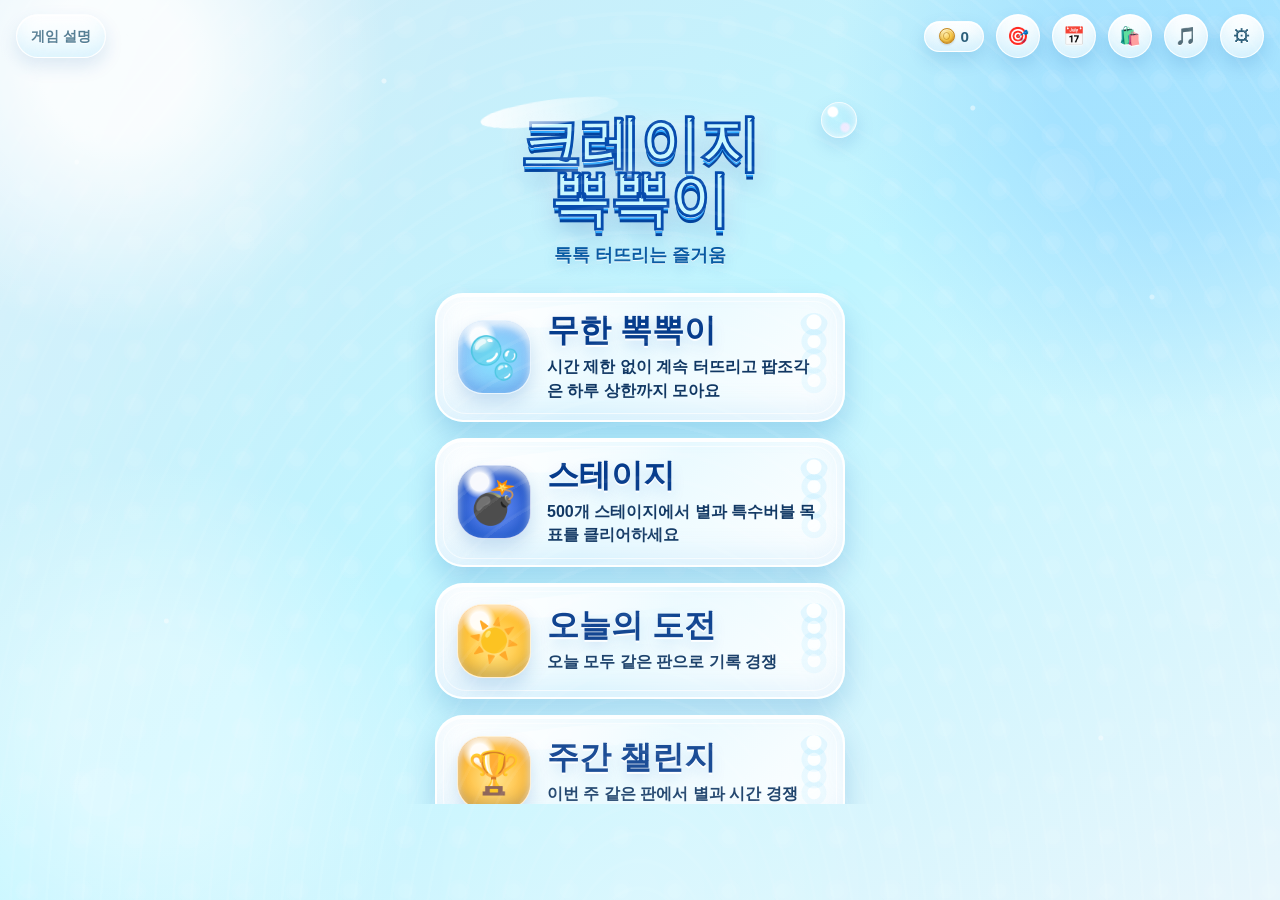
==== commit 7079d89d: "Deploy current state to GitHub Pages" ====
--- a/index.html
+++ b/index.html
@@ -5,8 +5,8 @@
   <meta name="viewport" content="width=device-width, initial-scale=1.0, viewport-fit=cover, maximum-scale=1.0, user-scalable=no" />
   <meta name="theme-color" content="#d0eaf7" />
   <title>크레이지 뽁뽁이</title>
-  <script type="module" crossorigin src="./assets/index-1iko3lDw.js"></script>
-  <link rel="stylesheet" crossorigin href="./assets/index-DOPZyCIQ.css">
+  <script type="module" crossorigin src="./assets/index-x3WvlG5o.js"></script>
+  <link rel="stylesheet" crossorigin href="./assets/index-CW3lijyB.css">
 </head>
 <body>
   <div id="app"></div>
--- a/assets/index-CW3lijyB.css
+++ b/assets/index-CW3lijyB.css
@@ -0,0 +1 @@
+*{margin:0;padding:0;box-sizing:border-box}:root{--bg-from: #d0eaf7;--bg-to: #e8f6fc;--ink: #2c5f7a;--ink-soft: #5a8a9f;--accent: #2c5f7a;--bubble-grad: radial-gradient(circle at 35% 30%, #e8f7fc, #7ac8e8 60%, #4aa8cc);--bubble-shadow: 0 4px 12px rgba(74,168,204,.35), inset 0 -3px 6px rgba(0,0,0,.1)}html,body{height:100%;overflow:hidden;overscroll-behavior:none}body{font-family:Segoe UI,-apple-system,BlinkMacSystemFont,Apple SD Gothic Neo,sans-serif;background:linear-gradient(135deg,var(--bg-from) 0%,var(--bg-to) 100%);color:var(--ink);user-select:none;-webkit-user-select:none;-webkit-tap-highlight-color:transparent;touch-action:manipulation}#app{position:fixed;inset:0;padding-top:env(safe-area-inset-top,0px);padding-bottom:env(safe-area-inset-bottom,0px);padding-left:env(safe-area-inset-left,0px);padding-right:env(safe-area-inset-right,0px);display:flex;flex-direction:column}#fx-layer{position:fixed;inset:0;pointer-events:none;z-index:9999}.screen{flex:1;display:flex;flex-direction:column;align-items:center;min-height:0;animation:screen-in .25s ease}@keyframes screen-in{0%{opacity:0;transform:translateY(8px)}to{opacity:1;transform:none}}.topbar{width:100%;display:flex;align-items:center;justify-content:space-between;padding:14px 18px;gap:12px}.topbar .title{font-size:1.1rem;font-weight:700;letter-spacing:1px}.topbar .spacer{flex:1}.coin-chip{display:inline-flex;align-items:center;gap:6px;background:#fff9;border-radius:999px;padding:6px 14px;font-weight:700;font-size:.95rem;color:var(--ink)}.coin-ico{display:inline-block;width:1.05em;height:1.05em;border-radius:50%;vertical-align:-.15em;position:relative;background:radial-gradient(circle at 35% 28%,#fff1b8,#f5c542 55%,#d99221);box-shadow:inset 0 -1px 2px #78460059,inset 0 1px 1px #ffffffb3,0 1px 2px #00000026;border:1px solid #c5871a}.coin-ico:after{content:"";position:absolute;inset:22%;border-radius:50%;border:1.5px solid rgba(168,110,10,.5)}.icon-btn{width:44px;height:44px;border:none;border-radius:50%;background:#fff9;font-size:1.1rem;cursor:pointer;display:grid;place-items:center;transition:transform .1s,background .2s}.touch-target{min-width:44px;min-height:44px}.icon-btn:active{transform:scale(.92)}.icon-btn.muted{opacity:.62;filter:grayscale(.35)}.home-guide-btn{min-height:44px;border:none;border-radius:999px;background:#ffffffb8;color:var(--ink);font-size:.9rem;font-weight:800;padding:0 14px;cursor:pointer;box-shadow:0 8px 18px #4aa8cc24;transition:transform .1s,background .2s}.home-guide-btn:active{transform:scale(.96)}.center-col{flex:1;display:flex;flex-direction:column;align-items:center;justify-content:center;width:100%;gap:18px;padding:16px}.home-logo{font-size:2.4rem;font-weight:800;letter-spacing:2px}.home-sub{color:var(--ink-soft);font-size:.95rem;margin-top:-8px}.mode-list{display:flex;flex-direction:column;gap:14px;width:min(360px,86vw);margin-top:12px}.mode-card{border:none;border-radius:20px;cursor:pointer;padding:18px 20px;text-align:left;background:#ffffffb3;box-shadow:0 4px 14px #4aa8cc2e;transition:transform .12s,box-shadow .2s;display:flex;align-items:center;gap:14px}.mode-card:active{transform:scale(.97)}.mode-card .emoji{font-size:2rem}.mode-card .label{font-size:1.15rem;font-weight:700;color:var(--ink)}.mode-card .desc{font-size:.82rem;color:var(--ink-soft);margin-top:2px}.play-area{flex:1;display:grid;place-items:center;width:100%;min-height:0}.grid{display:grid;gap:10px}.bubble{width:var(--bubble-size, 72px);height:var(--bubble-size, 72px);border-radius:50%;cursor:pointer;position:relative;transition:transform .05s;background:var(--bubble-grad);box-shadow:var(--bubble-shadow)}.bubble:before{content:"";position:absolute;width:28%;height:18%;background:#ffffffa6;border-radius:50%;top:18%;left:18%}.bubble:active{transform:scale(.93)}.bubble.special-bomb{background:radial-gradient(circle at 35% 30%,#ffd3a8,#ff8a4a 60%,#e85d2c);animation:bomb-blink .6s ease-in-out infinite}.bubble.special-bomb:after{content:"💣";position:absolute;inset:0;display:grid;place-items:center;font-size:1.5rem}@keyframes bomb-blink{0%,to{box-shadow:0 4px 12px #e85d2c66;filter:brightness(1)}50%{box-shadow:0 4px 20px #ff7828e6,0 0 18px 6px #ff8c32b3;filter:brightness(1.3);transform:scale(1.06)}}.bubble.special-rainbow{background:conic-gradient(from 0deg,#ff6b9d,#ffb347,#a8e063,#56ccf2,#c084fc,#ff6b9d);animation:rainbow-spin 2.4s linear infinite}@keyframes rainbow-spin{to{filter:hue-rotate(360deg)}}.bubble.special-rocket{background:radial-gradient(circle at 35% 30%,#d7e9ff,#6aa0ff 60%,#2f5fd0)}.bubble.special-rocket:after{content:"🚀";position:absolute;inset:0;display:grid;place-items:center;font-size:1.5rem}.bubble.special-gold{background:radial-gradient(circle at 35% 28%,#fff7cc,#ffd24a 52%,#e0951a)}.bubble.special-gold:after{content:"₩";position:absolute;inset:0;display:grid;place-items:center;font-size:1.5rem;font-weight:800;color:#a9710d;text-shadow:0 1px 0 rgba(255,255,255,.5)}.bubble.special-hard{background:radial-gradient(circle at 35% 30%,#dde1e7,#9aa3ad 60%,#6b7480)}.bubble.special-hard:after{content:"🪨";position:absolute;inset:0;display:grid;place-items:center;font-size:1.4rem}.bubble.special-hard.cracked{filter:brightness(.82) contrast(1.1)}.bubble.special-virus{background:radial-gradient(circle at 35% 30%,#d8ffd0,#79e07a 60%,#3aa84a);animation:virus-pulse .9s ease-in-out infinite}.bubble.special-virus:after{content:"🦠";position:absolute;inset:0;display:grid;place-items:center;font-size:1.4rem}@keyframes virus-pulse{0%,to{filter:brightness(1)}50%{filter:brightness(1.18);transform:scale(1.04)}}.bubble.special-ice{background:radial-gradient(circle at 35% 30%,#f7fdff,#b8efff 60%,#66bfe8)}.bubble.special-ice:after{content:"❄️";position:absolute;inset:0;display:grid;place-items:center;font-size:1.45rem}.bubble.special-ice.thawed{filter:brightness(1.12)}.bubble.special-timer{background:radial-gradient(circle at 35% 30%,#fff7d7,#ffcf58 60%,#ef8d1e)}.bubble.special-timer:before{width:42%;height:42%;top:14%;left:15%;border:3px solid rgba(255,255,255,.86);background:transparent;box-shadow:0 0 0 5px #fff3,inset 0 0 12px #ffffff52}.bubble.special-timer:after{content:attr(data-timer);position:absolute;inset:0;display:grid;place-items:center;font-size:1.35rem;font-weight:1000;color:#0d4b91;animation:touch-count-pop .18s ease-out}.bubble.special-sticky{background:radial-gradient(circle at 35% 30%,#f6e8ff,#c891ff 60%,#8b4bd8)}.bubble.special-sticky:after{content:"🕸️";position:absolute;inset:0;display:grid;place-items:center;font-size:1.45rem}.bubble.special-fog{background:radial-gradient(circle at 35% 30%,#f7fbff,#cbd5e1 58%,#8292a8);box-shadow:0 5px 15px #47556947,inset 0 -3px 7px #3b485a33,inset 0 0 0 4px #ffffffad}.bubble.special-fog:after{content:"🌫️";position:absolute;inset:0;display:grid;place-items:center;font-size:1.45rem;text-shadow:0 2px 5px rgba(30,41,59,.22)}.help-legend{text-align:left;margin-top:6px}.legend-row{display:flex;align-items:center;gap:12px;padding:9px 0;border-top:1px solid rgba(0,0,0,.06)}.legend-emoji{font-size:1.6rem;width:30px;text-align:center}.legend-name{font-weight:700;font-size:.9rem;color:var(--ink)}.legend-desc{font-size:.78rem;color:var(--ink-soft)}.bubble.spawn{animation:bubble-spawn .36s cubic-bezier(.2,1.5,.4,1) backwards}@keyframes bubble-spawn{0%{opacity:0;transform:scale(0)}55%{opacity:1;transform:scale(1.18)}to{transform:scale(1)}}.bubble.popping{pointer-events:none;animation:pop .34s ease-out forwards;z-index:2}@keyframes pop{0%{transform:scale(1);opacity:1;filter:brightness(1)}22%{transform:scale(1.5);opacity:1;filter:brightness(2) saturate(1.4)}55%{transform:scale(.15);opacity:.5;filter:brightness(1.5)}to{transform:scale(0);opacity:0}}.bubble.popped{background:#b4d7e638;box-shadow:inset 0 1px 4px #00000014;cursor:default;pointer-events:none;animation:none!important;transform:scale(1)!important}.bubble.popped:before,.bubble.popped:after{display:none}.particle{position:fixed;width:10px;height:10px;border-radius:50%;pointer-events:none;animation:fly .55s ease-out forwards;box-shadow:0 0 6px currentColor}@keyframes fly{0%{transform:translate(0) scale(1.2);opacity:1}to{transform:translate(var(--dx),var(--dy)) scale(0);opacity:0}}.shockwave{position:fixed;transform:translate(-50%,-50%);border-radius:50%;border:4px solid rgba(255,255,255,.95);pointer-events:none;animation:shock .45s ease-out forwards}@keyframes shock{0%{width:12px;height:12px;opacity:.9;border-width:5px}to{width:135px;height:135px;opacity:0;border-width:1px}}.hud{display:flex;gap:22px;align-items:center;justify-content:center;padding:8px 0 4px}.hud .stat{text-align:center}.hud .stat .num{font-size:1.5rem;font-weight:800}.hud .stat .cap{font-size:.72rem;color:var(--ink-soft)}.timer-bar{width:min(360px,86vw);height:8px;border-radius:999px;background:#ffffff80;overflow:hidden}.timer-bar>i{display:block;height:100%;background:var(--accent);width:100%;transition:width .1s linear}.btn{padding:13px 30px;font-size:1rem;font-weight:700;background:var(--accent);color:#fff;border:none;border-radius:24px;cursor:pointer;letter-spacing:1px;transition:transform .1s,filter .2s}.btn:active{transform:scale(.96)}.btn.ghost{background:#ffffffb3;color:var(--ink)}.btn:disabled{filter:grayscale(.6) opacity(.6);cursor:default}.banner{font-size:1.3rem;font-weight:800;color:var(--ink);min-height:30px;text-align:center;animation:bounce .4s ease}@keyframes bounce{0%,to{transform:scale(1)}50%{transform:scale(1.18)}}.overlay{position:fixed;inset:0;z-index:50;background:#14324173;display:grid;place-items:center;animation:fade-in .2s ease}@keyframes fade-in{0%{opacity:0}to{opacity:1}}.card{background:#fff;border-radius:24px;padding:28px 26px;width:min(340px,86vw);text-align:center;box-shadow:0 12px 40px #0003;animation:pop-in .25s cubic-bezier(.2,1.2,.4,1)}@keyframes pop-in{0%{transform:scale(.85);opacity:0}to{transform:scale(1);opacity:1}}.card h2{font-size:1.5rem;margin-bottom:6px}.card .big{font-size:2.6rem;font-weight:800;margin:10px 0}.card .row{display:flex;gap:10px;margin-top:18px}.card .row .btn{flex:1}.result-card{width:min(390px,calc(100vw - 34px));padding:28px 24px 24px;border-radius:28px;background:radial-gradient(circle at 50% 0%,rgba(255,234,151,.35),transparent 32%),linear-gradient(180deg,#fff,#eafbff 78%,#fff)}.result-card h2{margin:0;font-size:clamp(1.45rem,5vw,1.9rem);color:#245d7b}.result-failure-reason{margin-top:8px;color:#b53434;font-size:.95rem;font-weight:1000}.result-stars{color:#f5b400;letter-spacing:4px;line-height:1;text-shadow:0 2px 0 rgba(255,255,255,.85),0 7px 15px rgba(222,151,0,.24)}.result-summary-grid{display:grid;grid-template-columns:repeat(3,minmax(0,1fr));gap:8px;margin-top:14px}.result-metric{min-height:82px;padding:10px 8px;border-radius:18px;background:linear-gradient(180deg,#fffffffa,#eaf9ffeb);border:1px solid rgba(255,255,255,.9);box-shadow:inset 0 1px #fffffff2,0 8px 18px #00539b1a;display:flex;flex-direction:column;justify-content:center;gap:3px}.result-label{font-size:.75rem;font-weight:900;color:#245d7bb8}.result-value{font-size:clamp(1rem,4.4vw,1.38rem);font-weight:1000;color:#07589f;line-height:1.08}.result-note{min-height:1.5em;font-size:.7rem;font-weight:800;color:#245d7bbd;line-height:1.12}.result-reward-card.earned{background:radial-gradient(circle at 50% 8%,rgba(255,241,158,.72),transparent 42%),linear-gradient(180deg,#fffdf2,#fff4bd);border-color:#ffda5bcc}.result-reward-card.earned .result-value{color:#b56a00}.result-reward-card.no-reward .result-value{font-size:clamp(.9rem,3.8vw,1.05rem);color:#44708a}.result-record-panel{margin-top:12px;padding:11px 12px;border-radius:18px;background:#ffffff9e;border:1px solid rgba(255,255,255,.78);color:#07589f;font-weight:900;line-height:1.45}.result-record-line{font-size:.95rem}.result-record-line.muted{color:#245d7bb3;font-size:.82rem}.result-total-stars{font-size:.9rem;color:#245d7b}.app-toast{position:fixed;left:50%;bottom:calc(24px + env(safe-area-inset-bottom));z-index:80;width:max-content;max-width:min(340px,calc(100vw - 32px));padding:12px 18px;border-radius:999px;background:#093770eb;color:#fff;font-weight:800;font-size:.9rem;line-height:1.35;text-align:center;box-shadow:0 12px 28px #003f843d;opacity:0;pointer-events:none;transform:translate(-50%,10px);transition:opacity .18s ease,transform .18s ease}.app-toast.visible{opacity:1;transform:translate(-50%)}.back-confirm-card .home-sub{margin-top:10px;line-height:1.45}.shop-tabs{display:flex;gap:8px;padding:8px 16px;flex-wrap:wrap;justify-content:center}.tab{border:none;background:#ffffff80;border-radius:999px;padding:8px 16px;font-weight:600;cursor:pointer;color:var(--ink-soft)}.tab.active{background:var(--accent);color:#fff}.shop-grid{flex:1;overflow-y:auto;width:100%;display:grid;grid-template-columns:repeat(auto-fill,minmax(140px,1fr));gap:12px;padding:16px;align-content:start}.shop-item{background:#ffffffbf;border-radius:18px;padding:14px;display:flex;flex-direction:column;align-items:center;gap:8px;border:2px solid transparent}.shop-item.equipped{border-color:var(--accent)}.swatch{width:56px;height:56px;border-radius:50%;box-shadow:var(--bubble-shadow)}.shop-item .name{font-size:.85rem;font-weight:600}.shop-item .buy{font-size:.85rem;padding:7px 14px;border-radius:14px;border:none;background:var(--accent);color:#fff;font-weight:700;cursor:pointer}.shop-item .buy.owned{background:#00000014;color:var(--ink-soft)}.mission-row{width:100%;text-align:left;margin-top:14px}.mission-row .top{display:flex;justify-content:space-between;align-items:center;gap:10px}.mission-row .label{font-weight:600;font-size:.9rem;color:var(--ink)}.mission-bar{height:7px;border-radius:999px;background:#00000014;margin-top:7px;overflow:hidden}.mission-bar>i{display:block;height:100%;background:var(--accent);transition:width .3s}.mission-claim{font-size:.8rem;padding:7px 14px;border-radius:14px;border:none;font-weight:700;cursor:pointer;white-space:nowrap}.mission-claim.ready{background:#f0a020;color:#fff}.mission-claim.done{background:#00000014;color:var(--ink-soft);cursor:default}.daily-strip{display:flex;gap:6px;margin-top:14px;justify-content:center;flex-wrap:wrap}.daily-cell{width:40px;padding:8px 0;border-radius:12px;background:#0000000d;text-align:center;font-size:.72rem}.daily-cell .d{color:var(--ink-soft);font-weight:700}.daily-cell .c{margin-top:4px;font-weight:700;color:var(--ink)}.daily-cell.done{opacity:.4}.daily-cell.today{background:var(--accent);box-shadow:0 2px 10px #2c5f7a73}.daily-cell.today .d,.daily-cell.today .c{color:#fff}.settings-row{display:flex;align-items:center;justify-content:space-between;width:min(360px,86vw);padding:14px 4px;border-bottom:1px solid rgba(0,0,0,.06)}.toggle{width:60px;min-width:60px;height:44px;min-height:44px;border-radius:999px;background:#10486833;position:relative;cursor:pointer;transition:background .2s,box-shadow .2s;border:none;box-shadow:inset 0 0 0 1px #ffffff94}.toggle.on{background:var(--accent)}.toggle:after{content:"";position:absolute;width:28px;height:28px;border-radius:50%;background:#fff;top:8px;left:4px;transition:left .2s;box-shadow:0 2px 8px #14446038}.toggle.on:after{left:28px}.info-list{flex:1;overflow-y:auto;width:100%;padding:10px 16px 28px;display:flex;flex-direction:column;align-items:center;gap:12px}.screen-title{width:min(420px,90vw);font-size:1.35rem;line-height:1.25;font-weight:800;color:var(--ink);margin:4px 0 2px}.info-panel{width:min(420px,90vw);background:#ffffffe0;border-radius:18px;padding:16px;border:1px solid rgba(255,255,255,.92);box-shadow:0 4px 14px #4aa8cc21}.info-title{font-weight:800;font-size:1rem;color:var(--ink);margin-bottom:8px}.info-body{color:#1d5b72;font-size:.95rem;line-height:1.6;font-weight:600}.info-note{color:#386b80;font-size:.84rem;line-height:1.5;font-weight:600;margin-top:8px}.segmented{display:flex;gap:8px;flex-wrap:wrap}.info-panel .btn{margin-top:12px;width:100%}:root{--bg-from: #cbf7ff;--bg-to: #f1ffd8;--ink: #14566b;--ink-soft: #4e8794;--accent: #08748d;--fizz: #cfff35;--soda: #05b6c8;--sun: #ffbd28}body{background:linear-gradient(118deg,#ffffffb8,#fff0 34%),linear-gradient(135deg,var(--bg-from) 0%,#eefcff 46%,var(--bg-to) 100%)}.coin-chip,.icon-btn{background:#fff9}.mode-card,.btn.ghost,.info-panel,.shop-item{background:#ffffffb3}.grid{touch-action:none}.bubble:before{background:#ffffffa6}.bubble.special-shield{background:radial-gradient(circle at 35% 30%,#d9f7ff,#6bd0df 58%,#2c8798)}.bubble.special-shield:after{content:"🛡️";position:absolute;inset:0;display:grid;place-items:center;font-size:1.35rem}.bubble.special-key{background:radial-gradient(circle at 35% 28%,rgba(255,255,255,.96),rgba(255,255,255,.62) 30%,transparent 31%),radial-gradient(circle at 50% 52%,var(--lock-light, #fff1b8),var(--lock-main, #ffca42) 64%,var(--lock-dark, #bd7e12));box-shadow:0 5px 15px #14566b3d,inset 0 -3px 6px #00000029,inset 0 0 0 4px #ffffffd1;z-index:2}.bubble.special-key:after{content:"🔑";position:absolute;inset:3%;width:auto;height:auto;display:grid;place-items:center;border-radius:50%;background:transparent;border:0;color:#713f12;font-size:min(48px,calc(var(--bubble-size, 72px) * .9));font-weight:900;line-height:1;text-shadow:0 2px 0 rgba(255,255,255,.82),0 4px 8px rgba(77,53,12,.22);box-shadow:none;transform:rotate(8deg);z-index:3}.bubble.special-key[data-lock-code]:before{content:attr(data-lock-code);position:absolute;left:9%;bottom:9%;top:auto;width:max(17px,calc(var(--bubble-size, 72px) * .28));height:max(17px,calc(var(--bubble-size, 72px) * .28));display:grid;place-items:center;border-radius:50%;background:#ffffffeb;border:2px solid var(--lock-main, #ffca42);color:var(--lock-dark, #713f12);font-size:max(.68rem,calc(var(--bubble-size, 72px) * .19));font-weight:900;line-height:1;box-shadow:0 2px 6px #4d350c2e;z-index:4}.bubble.special-locked{background:radial-gradient(circle at 35% 28%,rgba(255,255,255,.92),rgba(255,255,255,.54) 28%,transparent 29%),radial-gradient(circle at 50% 52%,var(--lock-light, #f1e4ff),var(--lock-main, #b692df) 62%,var(--lock-dark, #6d49a3));box-shadow:0 5px 15px #14566b3d,inset 0 -3px 6px #00000029,inset 0 0 0 4px #ffffffd1}.bubble.special-locked:after{content:"🔒";position:absolute;inset:16%;display:grid;place-items:center;border-radius:50%;background:linear-gradient(135deg,#122a36f5,#2c4c5ce0);border:2px solid rgba(255,255,255,.86);color:#fff;font-size:1.2rem;font-weight:900;box-shadow:0 3px 8px #0000004d,0 0 0 2px var(--lock-main, #b692df)}.bubble.special-key[data-lock-symbol]:after{content:"🔑"}.bubble.special-locked[data-lock-symbol]:after{content:attr(data-lock-symbol);font-size:.86rem;text-shadow:0 1px 3px rgba(0,0,0,.75)}.bubble.fogged:not(.special-fog){filter:saturate(.58) brightness(1.06);box-shadow:0 5px 15px #64748b40,inset 0 -3px 7px #33415524,inset 0 0 0 4px #ffffff8f}.bubble.fogged:not(.special-fog):before{content:"";position:absolute;width:28%;height:18%;top:18%;left:18%;bottom:auto;display:block;border:0;border-radius:50%;background:#ffffff61;box-shadow:none;opacity:1;transform:none;z-index:2}.bubble.fogged:not(.special-fog):after{content:"";position:absolute;inset:-4px;display:block;border-radius:50%;background:radial-gradient(circle at 34% 28%,rgba(255,255,255,.72),rgba(255,255,255,.2) 34%,transparent 58%),linear-gradient(135deg,#e2e8f0c7,#94a3b894);border:1px solid rgba(255,255,255,.62);box-shadow:inset 0 0 14px #ffffff94,0 0 10px #94a3b847;pointer-events:none;z-index:6}.bubble.blocked{animation:locked-shake .24s ease-in-out}@keyframes locked-shake{0%,to{transform:translate(0)}30%{transform:translate(-4px)}65%{transform:translate(4px)}}.wall-cell{width:var(--bubble-size, 72px);height:var(--bubble-size, 72px);border-radius:18px;background:linear-gradient(135deg,#6e7e8c57,#4654608c);box-shadow:inset 0 2px 6px #00000026}.hud{gap:clamp(8px,3vw,22px);padding:8px 12px 4px;width:100%;flex-wrap:wrap}.hud .stat .num{font-size:clamp(1.05rem,4vw,1.5rem)}.star-preview{color:#f5b400;letter-spacing:1px}.challenge-time{color:#008fa1;min-width:4.4ch;display:inline-block}.tiny-note{font-size:.76rem;margin-top:-4px}.btn.compact{padding:9px 16px;font-size:.85rem;border-radius:18px;letter-spacing:0}.fizz-primary,.start-cta{background:linear-gradient(135deg,#08748d,#05b6c8 62%,#59d85d);box-shadow:0 10px 24px #05b6c840,inset 0 1px #ffffff61}.start-cta{width:100%;margin-top:8px}.challenge-record-callout{color:#07589f;font-size:1.05rem;font-weight:1000;margin-top:2px}.challenge-rule-summary{width:100%;display:grid;grid-template-columns:1fr;gap:7px}.challenge-rule-line{padding:9px 12px;border-radius:16px;background:#ffffffb8;color:#07589f;font-size:.9rem;font-weight:950;box-shadow:inset 0 1px #ffffffe6}.challenge-mistap-hint{color:#b92333;font-size:.86rem;font-weight:1000;line-height:1.3;text-shadow:0 1px 0 rgba(255,255,255,.84)}.challenge-rule-details{width:100%;border-radius:16px;background:#ffffff8f;border:1px solid rgba(255,255,255,.78);padding:8px 10px}.challenge-rule-details summary{cursor:pointer;color:#07589f;font-weight:1000;list-style:none}.challenge-rule-detail-body{margin-top:8px}.challenge-detail-rule-stack{display:grid;gap:8px}.challenge-detail-rule-group{display:grid;gap:4px;text-align:left}.challenge-detail-rule-title{color:#245d7b;font-size:.76rem;font-weight:950}.challenge-detail-rule-row{display:flex;justify-content:space-between;gap:12px;color:#07589f;font-size:.78rem}.challenge-special-summary{color:#245d7bc2;font-size:.82rem;font-weight:850}.challenge-sticky-cta{width:100%;display:grid;gap:8px;margin-top:2px}.card .row{gap:8px}.card .row .btn{min-width:0;padding-left:10px;padding-right:10px}.stage-start-card{width:min(380px,88vw);background:#ffffffc2;border-radius:18px;padding:18px;box-shadow:0 4px 14px #4aa8cc29;display:flex;flex-direction:column;gap:10px;text-align:center}.stage-start-card .home-sub{margin-top:0}.stage-goal{font-size:1.05rem;font-weight:800;color:var(--ink)}.stage-thresholds{font-size:.88rem;color:#a06a00;font-weight:800}.stage-rule-stack{width:100%;display:grid;gap:8px}.stage-rule-panel,.stage-warning-panel{position:relative;width:100%;overflow:hidden;border-radius:18px;text-align:left}.stage-rule-panel{padding:10px 12px;background:linear-gradient(180deg,#fffffffa,#edfaffeb);border:1px solid rgba(255,255,255,.94);box-shadow:inset 0 2px #fffffff2,inset 0 -10px 16px #48aef01a,0 9px 18px #005eae1f}.stage-rule-panel:before{content:"";position:absolute;inset:0;pointer-events:none;background:radial-gradient(circle at 14% 12%,rgba(255,255,255,.92),transparent 28%)}.stage-rule-panel>*{position:relative;z-index:1}.stage-rule-title{color:#0a4f9c;font-size:.86rem;font-weight:1000;line-height:1.15;text-shadow:0 1px 0 rgba(255,255,255,.92)}.stage-rule-rows{display:grid;gap:5px;margin-top:7px}.stage-rule-row{display:grid;grid-template-columns:minmax(42px,auto) 1fr;align-items:center;gap:8px;min-height:26px}.stage-rule-label{justify-self:start;min-width:42px;padding:3px 7px 4px;border-radius:999px;color:#835000;background:linear-gradient(180deg,#fff6bc,#ffc846);border:1px solid rgba(255,255,255,.86);font-size:.78rem;font-weight:1000;text-align:center;box-shadow:inset 0 1px #ffffffe6,0 4px 8px #d58a0024}.stage-rule-value{color:#164266;font-size:.84rem;font-weight:900;line-height:1.24}.rule-ranking .stage-rule-label{min-width:28px;color:#07417f;background:linear-gradient(180deg,#dff7ff,#8fe9ff 58%,#4eb8ff);box-shadow:inset 0 1px #ffffffe6,0 4px 8px #0071d221}.rule-time .stage-rule-label{color:#5f3700;background:linear-gradient(180deg,#fff2cf,#ffca6b 62%,#ffa733)}.stage-warning-panel{padding:11px 12px 12px;color:#7c0715;background:radial-gradient(circle at 18% 14%,rgba(255,255,255,.82),transparent 26%),linear-gradient(180deg,#fff7f7,#ffd7dc 54%,#ffb9c3);border:1px solid rgba(255,255,255,.92);box-shadow:inset 0 2px #ffffffeb,inset 0 -12px 18px #ae00212e,0 10px 18px #b616302e,0 0 0 3px #ff415c1a;transform:translateZ(0)}.stage-warning-panel:before{content:"";position:absolute;inset:4px 8px auto;height:36%;pointer-events:none;border-radius:999px;background:linear-gradient(180deg,#ffffffa3,#fff0)}.stage-warning-title{position:relative;z-index:1;color:#b30022;font-size:.98rem;font-weight:1000;line-height:1;text-shadow:0 1px 0 rgba(255,255,255,.86),0 5px 10px rgba(155,0,24,.18)}.stage-warning-body{position:relative;z-index:1;margin-top:6px;color:#8c0617;font-size:.9rem;font-weight:1000;line-height:1.28;text-shadow:0 1px 0 rgba(255,255,255,.78)}.special-chip-row{display:flex;gap:6px;flex-wrap:wrap;justify-content:center}.special-chip{font-size:.75rem;border-radius:999px;background:#fffc;color:var(--ink-soft);padding:5px 8px;font-weight:700}.fizz-card{position:relative;overflow:hidden;background:linear-gradient(180deg,#fffffff5,#eafff9e0);border:1px solid rgba(255,255,255,.86);box-shadow:0 18px 38px #0591a52e,inset 0 1px #ffffffbf}.fizz-card:before{content:"";position:absolute;inset:0;pointer-events:none;background:linear-gradient(100deg,#ffffff80,#cfff352e 34%,#05b6c81a 62%,#fff0)}.fizz-card>*{position:relative;z-index:1}.fizz-graphic{min-height:128px;position:relative;display:grid;place-items:center;margin-bottom:2px}.stage-preview{gap:12px;padding:20px 12px 6px}.fizz-preview-bubble{width:78px;height:78px;border-radius:50%;background:radial-gradient(circle at 28% 20%,rgba(255,255,255,.98) 0 13%,transparent 24%),radial-gradient(circle at 52% 45%,#e7fbff,#82ddff 58%,#1a9ade);box-shadow:inset 0 5px 9px #ffffffbd,inset -7px -9px 16px #0052ac2e,0 10px 22px #0591a538}.fizz-badge{position:absolute;top:10px;left:12px;padding:7px 10px;border-radius:999px;background:var(--fizz);color:#125263;font-weight:900;font-size:.78rem;box-shadow:0 7px 16px #74ae0033}.fizz-mini-grid{display:grid;grid-template-columns:repeat(4,31px);gap:6px;transform:rotate(-4deg)}.fizz-mini-grid.actual-board-preview{grid-template-columns:repeat(var(--preview-cols, 6),22px);gap:4px;transform:none;width:max-content;max-width:100%}.fizz-bubble{width:31px;height:31px;border-radius:50%;display:grid;place-items:center;font-size:1rem;background:radial-gradient(circle at 35% 28%,#fff,#9df1ff 56%,#10a6bd);box-shadow:0 6px 12px #0591a533,inset 0 -2px 4px #00000017}.fizz-bubble:nth-child(3n){background:radial-gradient(circle at 35% 28%,#fff,#e8ff87 56%,#56c95b)}.fizz-bubble:nth-child(4n){background:radial-gradient(circle at 35% 28%,#fff8d2,#ffd95a 58%,#ff9f1c)}.actual-board-preview .fizz-bubble{width:22px;height:22px;font-size:.76rem;line-height:1}.stage-special-chips{display:flex;flex-wrap:wrap;justify-content:center;gap:6px;max-width:100%}.fizz-chip{border-radius:999px;padding:7px 10px;background:#ffffffdb;color:var(--ink);font-size:.82rem;font-weight:850;box-shadow:inset 0 1px #ffffffe0,0 6px 14px #0060961a}.fizz-chip.muted{color:var(--ink-soft)}.stage-action-row{display:flex;gap:8px;justify-content:center;flex-wrap:wrap}.challenge-board-actions{display:flex;justify-content:center;width:100%;padding:4px 16px 2px}.board-toggle{min-width:112px;background:#ffffffc7;box-shadow:0 8px 18px #0591a51f}.board-toggle.active{background:linear-gradient(135deg,#ffbd28,#ff8f1f);color:#fff}.board-toggle:disabled{filter:none;opacity:.78}.grid.challenge-paused .bubble{opacity:.7;filter:saturate(.82)}.stage-map-screen{align-items:stretch}.stage-map-header{width:min(430px,92vw);margin:0 auto;padding:0 12px 8px;text-align:center}.stage-map-summary{display:flex;justify-content:center;gap:8px;flex-wrap:wrap;margin-top:8px}.stage-map-summary span{padding:7px 11px;border-radius:999px;background:#ffffffb8;font-size:.82rem;font-weight:800;color:var(--ink)}.stage-map-scroll{flex:1;min-height:0;overflow-y:auto;overflow-x:hidden;width:100%;padding:12px 18px 32px;scroll-behavior:auto}.stage-road{position:relative;width:min(420px,92vw);margin:0 auto;padding:28px 0;display:flex;flex-direction:column;gap:13px}.stage-road:before{content:"";position:absolute;z-index:0;top:24px;bottom:24px;left:50%;width:5px;transform:translate(-50%);border-radius:999px;background:linear-gradient(180deg,#05b6c8,#cfff35 48%,#ffbd28);box-shadow:0 0 0 5px #ffffff7a}.stage-node{position:relative;z-index:1;width:min(154px,42vw);min-height:74px;border:1px solid rgba(255,255,255,.9);border-radius:20px;background:linear-gradient(180deg,#fff,#e8fbff);box-shadow:0 12px 24px #0591a526;color:var(--ink);display:grid;place-items:center;gap:2px;cursor:pointer}.stage-node.left{align-self:flex-start;margin-left:6px}.stage-node.right{align-self:flex-end;margin-right:6px}.stage-node:after{content:"";position:absolute;top:50%;width:44px;height:4px;transform:translateY(-50%);background:#ffffffbf;border-radius:999px;z-index:-1}.stage-node.left:after{right:-44px}.stage-node.right:after{left:-44px}.stage-node.current{background:linear-gradient(135deg,#fff,#dffff2 50%,#cfff35);box-shadow:0 14px 28px #05b6c847;border-color:#cfff35f2}.stage-node.cleared{background:linear-gradient(180deg,#fff,#f2ffe7)}.stage-node.locked{opacity:.48;filter:grayscale(.65);cursor:default}.stage-node-index{font-size:1.16rem;font-weight:900}.stage-node-stars{font-size:.9rem;color:#f5b400;letter-spacing:1px}.stage-node-state{font-size:.72rem;color:var(--ink-soft);font-weight:800}.challenge-center{justify-content:flex-start;padding-top:8px;padding-bottom:calc(24px + env(safe-area-inset-bottom,0px));overflow-y:auto}.challenge-scroll-shell{min-height:0;max-height:100%;overscroll-behavior:contain;-webkit-overflow-scrolling:touch;touch-action:pan-y}.challenge-panel{width:min(380px,88vw);display:grid;place-items:center}.challenge-start-card{padding:14px;gap:8px}.challenge-start-card--mobile-safe{max-height:none}.challenge-start-card .actual-board-preview{grid-template-columns:repeat(var(--preview-cols, 6),20px);gap:3px}.challenge-start-card .actual-board-preview .fizz-bubble{width:20px;height:20px;font-size:.68rem}.challenge-start-card .stage-goal{font-size:.98rem}.challenge-attempt-status{width:100%;padding:0;border-radius:0;background:transparent;border:none;color:var(--ink);font-size:.95rem;font-weight:1000;box-shadow:none}.challenge-attempt-status.warning-text{color:#a14d00}.challenge-tabs{display:flex;gap:8px;width:min(380px,88vw);justify-content:center}.challenge-tabs.inner{width:100%;margin-top:2px}.leaderboard-card{min-height:292px}.challenge-dashboard-link{min-width:118px}.challenge-record-callout{width:100%;padding:8px 12px;border-radius:999px;color:var(--ink);font-size:.96rem;font-weight:1000;background:linear-gradient(180deg,#fffffff0,#e7f9ffdb);border:1px solid rgba(255,255,255,.9);box-shadow:0 8px 18px #0080b41f}.challenge-rule-summary{width:100%;display:grid;gap:6px;padding:10px 12px;border-radius:18px;background:linear-gradient(180deg,#fffffff5,#edfaffe6);border:1px solid rgba(255,255,255,.92);text-align:left}.challenge-start-card .challenge-rule-summary{gap:4px;padding:8px 10px;border-radius:16px}.challenge-rule-line{color:var(--ink);font-size:.92rem;font-weight:1000}.challenge-start-card .challenge-rule-line{font-size:.86rem}.challenge-mistap-hint{width:100%;padding:8px 11px;border-radius:14px;background:#ffebeee0;border:1px solid rgba(244,67,54,.38);color:#b92333;font-size:.82rem;font-weight:1000;text-align:left}.challenge-start-card .challenge-mistap-hint{padding:7px 10px;font-size:.78rem;color:#b92333;font-weight:1000}.challenge-rule-details{width:100%;border-radius:16px;background:#ffffffa3;border:1px solid rgba(255,255,255,.82);text-align:left;color:var(--ink)}.challenge-rule-details summary{cursor:pointer;list-style:none;padding:9px 12px;font-size:.86rem;font-weight:1000}.challenge-start-card .challenge-rule-details summary{padding:8px 11px;font-size:.82rem}.challenge-rule-details summary::-webkit-details-marker{display:none}.challenge-rule-details summary:after{content:"⌄";float:right;color:var(--ink-soft)}.challenge-rule-details[open] summary:after{content:"⌃"}.challenge-rule-detail-body{padding:0 10px 10px}.challenge-detail-rule-group{display:grid;gap:6px;padding:9px 10px;border-radius:14px;background:#ffffffb8}.challenge-detail-rule-title{color:var(--ink);font-size:.82rem;font-weight:1000}.challenge-detail-rule-row{display:flex;justify-content:space-between;gap:8px;color:var(--ink);font-size:.8rem;font-weight:800}.challenge-special-summary{color:var(--ink-soft);font-size:.82rem;font-weight:900}.challenge-sticky-cta{position:static;z-index:10;width:100%;display:grid;gap:8px;padding:10px;border-radius:22px;background:linear-gradient(180deg,#fffffff5,#e6f9ffeb);border:1px solid rgba(255,255,255,.95);box-shadow:0 16px 34px #007cc838;backdrop-filter:blur(12px) saturate(1.1)}.challenge-sticky-cta .btn{min-height:48px}.info-body,.info-note,.card .home-sub,.help-legend .legend-desc{color:#164c63;font-weight:750}@media(max-height:780px){.challenge-center{gap:6px;padding-top:4px;padding-bottom:calc(12px + env(safe-area-inset-bottom,0px))}.challenge-center .home-logo{font-size:1.35rem!important}.challenge-center>.home-sub{font-size:.86rem}.challenge-tabs{margin-top:-2px}.challenge-start-card{padding:10px;gap:6px}.challenge-record-callout,.challenge-rule-summary,.challenge-mistap-hint,.challenge-rule-details summary{padding-top:6px;padding-bottom:6px}.challenge-start-card .actual-board-preview{grid-template-columns:repeat(var(--preview-cols, 6),16px);gap:2px}.challenge-start-card .actual-board-preview .fizz-bubble{width:16px;height:16px;font-size:.56rem}.challenge-sticky-cta{grid-template-columns:repeat(2,minmax(0,1fr));gap:6px;padding:8px;border-radius:18px}.challenge-sticky-cta .challenge-attempt-status,.challenge-sticky-cta .home-sub,.challenge-sticky-cta .start-cta{grid-column:1 / -1}.challenge-sticky-cta .btn{min-height:40px;padding-top:8px;padding-bottom:8px}}@media(max-width:380px){.topbar{padding-left:6px;padding-right:6px;gap:4px}.home-guide-btn{padding-left:8px;padding-right:8px;font-size:.78rem}.topbar .coin-chip{padding-left:8px;padding-right:8px}}.dashboard-modal-overlay{z-index:70}.dashboard-modal-card{width:min(360px,88vw)}.leaderboard-list{width:100%;display:flex;flex-direction:column;gap:8px;margin-top:4px}.leader-row{display:grid;grid-template-columns:44px 1fr auto;align-items:center;gap:8px;padding:11px 12px;border-radius:16px;background:#ffffffb8;text-align:left}.leader-rank{font-weight:900;color:#008fa1}.leader-name{font-weight:800;color:var(--ink)}.leader-score{font-size:.82rem;font-weight:800;color:var(--ink-soft)}.leader-empty{min-height:104px;display:grid;place-items:center;border-radius:18px;background:#ffffff94;color:var(--ink-soft);font-weight:800}:root{--bg-from: #73d6ff;--bg-mid: #bff5ff;--bg-to: #eefbff;--ink: #073f8f;--ink-soft: #2b74ad;--accent: #167ee8;--accent-2: #68dcff;--glass: rgba(255,255,255,.58);--glass-strong: rgba(255,255,255,.76);--glass-line: rgba(255,255,255,.86);--blue-line: rgba(76,172,242,.42);--gold: #ffd54f;--bubble-grad: radial-gradient(circle at 26% 20%, rgba(255,255,255,.98) 0 10%, transparent 23%), radial-gradient(circle at 64% 72%, rgba(255,255,255,.36) 0 7%, transparent 15%), radial-gradient(circle at 42% 36%, #dff9ff 0 18%, #7edcff 53%, #2aa5ef 100%);--bubble-shadow: inset 0 5px 9px rgba(255,255,255,.74), inset -7px -10px 16px rgba(0,72,171,.24), inset 7px 10px 16px rgba(255,255,255,.42), 0 7px 14px rgba(0,88,176,.2)}body{font-family:Pretendard,SUIT,Apple SD Gothic Neo,Arial Rounded MT Bold,Segoe UI Rounded,-apple-system,BlinkMacSystemFont,sans-serif;background:radial-gradient(circle at 9% 7%,#ffffffdb 0 5%,#fff0 19%),radial-gradient(circle at 92% 9%,#97d9ffa6 0 9%,#97d9ff00 24%),radial-gradient(circle at 12% 82%,#ffffff6b 0 7%,#fff0 21%),linear-gradient(145deg,var(--bg-from) 0%,var(--bg-mid) 48%,var(--bg-to) 100%);color:var(--ink)}body:before,body:after{content:"";position:fixed;inset:0;pointer-events:none}body:before{background:radial-gradient(circle at 6% 18%,rgba(255,255,255,.7) 0 2px,transparent 3px),radial-gradient(circle at 30% 9%,rgba(255,255,255,.9) 0 2px,transparent 3px),radial-gradient(circle at 76% 12%,rgba(255,255,255,.86) 0 2px,transparent 3px),radial-gradient(circle at 90% 33%,rgba(255,255,255,.78) 0 2px,transparent 3px),radial-gradient(circle at 13% 69%,rgba(255,255,255,.8) 0 2px,transparent 3px),radial-gradient(circle at 86% 82%,rgba(255,255,255,.82) 0 2px,transparent 3px),radial-gradient(circle at 19% 25%,rgba(255,255,255,.22) 0 18px,rgba(255,255,255,.1) 19px 24px,transparent 25px),radial-gradient(circle at 83% 20%,rgba(255,255,255,.18) 0 26px,rgba(255,255,255,.1) 27px 32px,transparent 33px),radial-gradient(circle at 8% 88%,rgba(255,255,255,.2) 0 24px,rgba(255,255,255,.09) 25px 30px,transparent 31px),radial-gradient(circle at 94% 67%,rgba(255,255,255,.18) 0 22px,rgba(255,255,255,.09) 23px 29px,transparent 30px),radial-gradient(circle,rgba(255,255,255,.19) 0 7px,rgba(255,255,255,.11) 8px 11px,transparent 12px);background-size:auto,auto,auto,auto,auto,auto,auto,auto,auto,auto,54px 54px;opacity:.54}body:after{background:linear-gradient(112deg,#ffffffa3,#fff0 31%),radial-gradient(ellipse at 50% 100%,#ffffff5c,#fff0 34%),repeating-radial-gradient(ellipse at 50% 108%,rgba(255,255,255,.16) 0 2px,transparent 3px 18px);mix-blend-mode:screen;opacity:.38}#app{isolation:isolate}.screen{position:relative;z-index:1}.topbar{padding:14px 16px 8px}.coin-chip,.icon-btn,.home-guide-btn,.btn.ghost,.tab,.board-toggle,.stage-map-summary span{background:linear-gradient(180deg,#fff,#e6f9ff);border:1px solid var(--glass-line);box-shadow:inset 0 1px #ffffffeb,inset 0 -8px 16px #52b4f01f,0 8px 18px #0e5eab29;backdrop-filter:blur(6px) saturate(1.12)}.coin-chip,.icon-btn,.home-guide-btn{flex:0 0 auto}.icon-btn,.home-guide-btn{color:var(--ink);font-weight:900;text-shadow:0 1px 0 rgba(255,255,255,.96)}.home-guide-btn{white-space:nowrap}.center-col{justify-content:flex-start;gap:12px;padding:clamp(10px,3vh,26px) 16px 20px;overflow-y:auto}.home-logo{color:#073f8f;font-weight:1000;letter-spacing:0;line-height:1.08;text-align:center;-webkit-text-stroke:0;text-shadow:0 1px 0 rgba(255,255,255,.98),0 3px 8px rgba(0,82,172,.12)}.home-logo:before,.home-logo:after{content:none}.home-logo.bubble-logo{position:relative;margin-top:clamp(8px,3vh,24px);display:inline-flex;flex-direction:column;align-items:center;justify-content:center;width:min(410px,90vw);box-sizing:border-box;padding:0 12px;color:#c9f7ff;font-size:3.75rem;line-height:.94;font-weight:1000;letter-spacing:0;text-align:center;white-space:normal;word-break:keep-all;-webkit-text-stroke:2.8px #064cad;text-shadow:0 2px 0 #ffffff,0 4px 0 #2da8ff,0 7px 0 #03439d,0 14px 24px rgba(0,82,172,.34),0 0 20px rgba(255,255,255,.88)}.home-logo-line{display:block;width:100%}.home-logo.bubble-logo:before,.home-logo.bubble-logo:after{content:"";position:absolute;pointer-events:none}.home-logo.bubble-logo:before{left:11%;top:-14%;width:34%;height:22%;border-radius:50%;background:linear-gradient(110deg,#fffffff0,#ffffff29);filter:blur(.2px);transform:rotate(-8deg)}.home-logo.bubble-logo:after{right:-12px;top:-14px;width:34px;height:34px;border-radius:50%;background:radial-gradient(circle at 32% 26%,#fff 0 13%,transparent 18%),radial-gradient(circle at 68% 72%,rgba(255,232,255,.75) 0 10%,transparent 18%),radial-gradient(circle at 42% 42%,rgba(192,244,255,.45),rgba(76,172,242,.1) 68%,transparent 70%);border:1px solid rgba(255,255,255,.82);box-shadow:inset 0 0 10px #ffffffc2,0 8px 18px #106fc32e}.home-sub{color:#0a5ca4;font-size:clamp(.98rem,4vw,1.12rem);font-weight:900;letter-spacing:0;text-align:center;margin-top:2px;text-shadow:0 1px 0 rgba(255,255,255,.9),0 6px 14px rgba(54,149,216,.22)}.zen-stats{width:min(390px,calc(100vw - 24px));display:grid;grid-template-columns:112px minmax(0,1fr);align-items:stretch;gap:10px;margin:2px 0 0;flex:0 0 auto}.zen-stat-card{min-width:0;min-height:90px;border-radius:22px;background:linear-gradient(180deg,#fffffffa,#e8faffeb);border:1px solid rgba(255,255,255,.92);box-shadow:inset 0 1px #fffffff5,inset 0 -10px 20px #41a6eb1a,0 10px 22px #005db526;backdrop-filter:blur(6px) saturate(1.08)}.zen-pop-card{display:flex;flex-direction:column;align-items:center;justify-content:center;gap:4px}.zen-reward-card{display:grid;grid-template-columns:minmax(0,1fr) auto;align-items:center;gap:10px;padding:12px}.zen-stat-label{display:block;color:#0a5ca4;font-size:.72rem;font-weight:1000;line-height:1;letter-spacing:0;text-align:center;text-shadow:0 1px 0 rgba(255,255,255,.96)}.zen-pop-star{--star-scale: 1;width:68px;height:68px;display:grid;place-items:center;clip-path:polygon(50% 0%,61% 34%,98% 34%,68% 54%,79% 91%,50% 69%,21% 91%,32% 54%,2% 34%,39% 34%);background:radial-gradient(circle at 35% 22%,rgba(255,255,255,.96) 0 10%,transparent 18%),linear-gradient(180deg,#fff38a,#ffd64a 50%,#ff9f1c);color:#073f8f;box-shadow:inset 0 5px 7px #ffffffb8,inset 0 -8px 12px #a55e0033,0 9px 18px #ff9f1c42;transform:scale(var(--star-scale));transform-origin:center;transition:transform .12s ease,filter .12s ease;will-change:transform}.zen-pop-star.is-popping{animation:zen-star-pop .26s cubic-bezier(.18,1.45,.38,1)}.zen-pop-number{font-size:1.48rem;font-weight:1000;line-height:1;color:#073f8f;text-shadow:0 1px 0 rgba(255,255,255,.96),0 4px 8px rgba(255,159,28,.26)}.zen-reward-meter{min-width:0;display:grid;gap:6px;align-content:center}.zen-reward-value{color:#073f8f;font-size:1.34rem;font-weight:1000;line-height:1;text-align:center;text-shadow:0 1px 0 rgba(255,255,255,.98)}.zen-reward-track{display:block;width:100%;height:9px;overflow:hidden;border-radius:999px;background:#0c58a21f;box-shadow:inset 0 1px 2px #043d7829}.zen-reward-fill{display:block;width:0;height:100%;border-radius:inherit;background:linear-gradient(90deg,#fff176,#ffd23f 55%,#ff9f1c);box-shadow:0 0 12px #ffbc2866;transition:width .18s ease}.zen-next-chip{min-width:70px;min-height:58px;display:grid;place-items:center;gap:4px;padding:7px 9px;border-radius:18px;background:linear-gradient(180deg,#fff8d0fa,#ffe080e6);border:1px solid rgba(255,255,255,.92);box-shadow:inset 0 1px #ffffffe6,0 7px 14px #ff9f1c2e}.zen-next-value{color:#8a4a00;font-size:1.05rem;font-weight:1000;line-height:1;text-align:center;white-space:nowrap}.zen-next-chip.is-done .zen-next-value{color:#0a5ca4}@keyframes zen-star-pop{0%{transform:scale(calc(var(--star-scale) * .86)) rotate(-4deg);filter:brightness(1)}54%{transform:scale(calc(var(--star-scale) * 1.28)) rotate(4deg);filter:brightness(1.16)}to{transform:scale(var(--star-scale)) rotate(0);filter:brightness(1)}}.mode-list{width:min(410px,90vw);gap:16px;margin-top:14px;padding-bottom:12px}.home-screen .center-col{min-height:0}.home-banner-ad{width:100%;min-height:96px;flex:0 0 96px;display:flex;align-items:center;justify-content:center;overflow:hidden;background:transparent}.home-banner-ad:empty{pointer-events:none}.mode-banner-ad{width:100%;min-height:96px;flex:0 0 96px;display:flex;align-items:center;justify-content:center;overflow:hidden;background:transparent}.mode-banner-ad:empty{pointer-events:none}.mode-card{position:relative;min-height:116px;overflow:hidden;border-radius:28px;padding:18px 18px 18px 20px;background:linear-gradient(135deg,#fff,#eafaff 48%,#fff),radial-gradient(circle at 12% 20%,rgba(255,255,255,.92),transparent 36%);border:2px solid rgba(255,255,255,.9);box-shadow:inset 0 2px #ffffffeb,inset 0 -12px 28px #51b4ee24,0 14px 28px #0063b538;backdrop-filter:blur(8px) saturate(1.18);gap:16px}.mode-card:before{content:"";position:absolute;inset:6px;border-radius:23px;border:1px solid rgba(255,255,255,.66);pointer-events:none}.mode-card:after{content:"";position:absolute;left:10%;top:8px;width:56%;height:22px;border-radius:50%;background:linear-gradient(90deg,#ffffffb8,#fff0);transform:rotate(-4deg);pointer-events:none}.mode-card:active{transform:scale(.975) translateY(1px)}.mode-card .emoji{position:relative;z-index:1;width:74px;height:74px;display:grid;place-items:center;flex:0 0 auto;border-radius:26px;font-size:2.6rem;background:radial-gradient(circle at 30% 22%,rgba(255,255,255,.95) 0 12%,transparent 22%),radial-gradient(circle at 50% 56%,#67d8ffcc,#2190f280 62%,#0d4cb82e);border:1px solid rgba(255,255,255,.78);box-shadow:inset 0 6px 8px #ffffffb8,inset 0 -8px 12px #135dc733,0 9px 17px #005fb82e}.mode-copy{position:relative;z-index:1;min-width:0;flex:1}.mode-card .label{color:#063c8c;font-size:clamp(1.38rem,6vw,2rem);font-weight:1000;letter-spacing:0;line-height:1.08;text-shadow:0 2px 0 rgba(255,255,255,.9),0 7px 14px rgba(19,93,199,.15)}.mode-card .desc{color:#103763;font-size:clamp(.86rem,3.6vw,1rem);line-height:1.45;font-weight:700;margin-top:8px}.mode-card-rail{position:absolute;right:14px;top:18px;bottom:18px;width:30px;border-radius:999px;background:radial-gradient(circle at 50% 10%,rgba(255,255,255,.9) 0 7px,rgba(117,216,255,.18) 8px 13px,transparent 14px),radial-gradient(circle at 50% 32%,rgba(255,255,255,.78) 0 6px,rgba(117,216,255,.16) 7px 12px,transparent 13px),radial-gradient(circle at 50% 54%,rgba(255,255,255,.72) 0 6px,rgba(117,216,255,.14) 7px 12px,transparent 13px),radial-gradient(circle at 50% 76%,rgba(255,255,255,.68) 0 6px,rgba(117,216,255,.12) 7px 12px,transparent 13px);opacity:.86}.mode-stage .emoji{background:radial-gradient(circle at 30% 22%,rgba(255,255,255,.96) 0 12%,transparent 22%),radial-gradient(circle at 50% 58%,#6d96ff,#2356c8 68%,#123c99)}.mode-dailyChallenge .emoji{background:radial-gradient(circle at 30% 22%,rgba(255,255,255,.96) 0 12%,transparent 22%),radial-gradient(circle at 50% 58%,#ffe485,#ffbd28 62%,#ff8f1f)}.mode-weeklyChallenge .emoji{background:radial-gradient(circle at 30% 22%,rgba(255,255,255,.96) 0 12%,transparent 22%),radial-gradient(circle at 50% 58%,#ffe38a,#ffb82e 58%,#d77b12)}.play-area{padding:6px 14px 16px}.stage-play-area{align-items:start}.grid{gap:clamp(7px,2.2vw,10px);padding:clamp(10px,3vw,16px);border-radius:clamp(24px,6vw,34px);background:linear-gradient(180deg,#ffffffeb,#dcf7ffdb),radial-gradient(circle at 12% 8%,rgba(255,255,255,.52),transparent 28%);border:2px solid rgba(255,255,255,.62);box-shadow:inset 0 2px #ffffffb3,inset 0 -14px 28px #0063b514,0 15px 34px #0053a52e;backdrop-filter:blur(6px) saturate(1.12)}.bubble{overflow:hidden;border:1.5px solid rgba(255,255,255,.82);transition:transform .07s ease,filter .16s ease,box-shadow .16s ease}.bubble:before{width:43%;height:27%;top:10%;left:13%;background:linear-gradient(135deg,#fffffffa,#ffffff2e);filter:blur(.2px);transform:rotate(-22deg);z-index:1}.bubble:after{z-index:2}.bubble:active{transform:scale(.9);filter:brightness(1.08)}.bubble.popped{background:radial-gradient(circle at 40% 35%,#ffffff4d,#74caeb24 58%,#04579f1a);border-color:#ffffff57}.bubble.special-bomb{background:radial-gradient(circle at 28% 20%,rgba(255,255,255,.96) 0 12%,transparent 23%),radial-gradient(circle at 54% 55%,#ff9f8a,#e73f36 62%,#922120);border-color:#ffc2aeeb;box-shadow:inset 0 5px 9px #ffffffb8,inset -7px -10px 15px #5b000040,0 0 0 3px #ff664938,0 10px 20px #b5262040}.bubble.special-bomb:after,.bubble.special-rocket:after,.bubble.special-hard:after,.bubble.special-virus:after,.bubble.special-fog:after,.bubble.special-shield:after,.bubble.special-ice:after,.bubble.special-timer:after,.bubble.special-sticky:after{text-shadow:0 2px 0 rgba(255,255,255,.76),0 5px 9px rgba(0,45,119,.24)}.bubble.special-rocket{background:radial-gradient(circle at 28% 20%,rgba(255,255,255,.96) 0 12%,transparent 23%),radial-gradient(circle at 50% 56%,#72c8ff,#1b73f0 62%,#0a3fa7);border-color:#ace2fff0;box-shadow:inset 0 5px 9px #ffffffb8,inset -7px -10px 16px #08329942,0 0 0 3px #318fff33,0 9px 18px #0d5bc33d}.bubble.special-hard{background:radial-gradient(circle at 28% 20%,rgba(255,255,255,.94) 0 12%,transparent 23%),radial-gradient(circle at 48% 55%,#f3f6f9,#aeb8c5 58%,#667485);border-color:#ffffffdb;box-shadow:inset 0 5px 9px #ffffffc7,inset -7px -10px 15px #2a344238,0 8px 16px #2d4b652e}.bubble.special-virus{background:radial-gradient(circle at 28% 20%,rgba(255,255,255,.96) 0 12%,transparent 23%),radial-gradient(circle at 50% 56%,#cfff7c,#55dd5b 60%,#1d9a46);border-color:#ccffaceb;box-shadow:inset 0 5px 9px #ffffffb8,inset -7px -10px 16px #18611e38,0 0 0 3px #78eb5633,0 9px 18px #238f3d38}.bubble.special-fog{background:radial-gradient(circle at 28% 20%,rgba(255,255,255,.97) 0 12%,transparent 23%),radial-gradient(circle at 50% 56%,#f8fbff,#bccbe0 58%,#72849d);border-color:#ffffffe6}.bubble.special-shield{background:radial-gradient(circle at 28% 20%,rgba(255,255,255,.96) 0 12%,transparent 23%),radial-gradient(circle at 50% 56%,#7ff4ff,#188eea 60%,#0752b8);border-color:#bff6fff0}.bubble.special-ice{background:radial-gradient(circle at 28% 20%,rgba(255,255,255,.98) 0 12%,transparent 23%),radial-gradient(circle at 50% 56%,#f4feff,#9ee8ff 60%,#41a9dc);border-color:#dcfafff5}.bubble.special-timer{background:radial-gradient(circle at 28% 20%,rgba(255,255,255,.96) 0 12%,transparent 23%),radial-gradient(circle at 50% 56%,#fff4c7,#ffcc47 60%,#f28a1c);border-color:#ffe997f2}.bubble.special-timer:before{width:42%;height:42%;top:14%;left:15%;border-radius:50%;border:3px solid rgba(255,255,255,.9);background:radial-gradient(circle,rgba(255,255,255,.26) 0 36%,transparent 38%),radial-gradient(circle at 68% 68%,rgba(255,255,255,.85) 0 7%,transparent 9%);box-shadow:0 0 0 5px #ffffff2e,inset 0 0 12px #ffffff57;transform:rotate(-15deg)}.bubble.special-timer:after{content:attr(data-timer);position:absolute;inset:0;display:grid;place-items:center;font-size:1.38rem;font-weight:1000;color:#0b4d9c;animation:touch-count-pop .18s ease-out}.bubble.special-timer.timer-count-5{background:radial-gradient(circle at 28% 20%,rgba(255,255,255,.98) 0 12%,transparent 23%),radial-gradient(circle at 50% 56%,#eaffff,#80ddff 60%,#258fd9);border-color:#cff8fff5}.bubble.special-timer.timer-count-4{background:radial-gradient(circle at 28% 20%,rgba(255,255,255,.98) 0 12%,transparent 23%),radial-gradient(circle at 50% 56%,#e8f3ff,#63b7ff 60%,#176ee8);border-color:#c7e5fff5}.bubble.special-timer.timer-count-3{background:radial-gradient(circle at 28% 20%,rgba(255,255,255,.97) 0 12%,transparent 23%),radial-gradient(circle at 50% 56%,#fff8bd,#ffd84d 60%,#eba21b);border-color:#ffee9df5}.bubble.special-timer.timer-count-2{background:radial-gradient(circle at 28% 20%,rgba(255,255,255,.97) 0 12%,transparent 23%),radial-gradient(circle at 50% 56%,#ffe5b9,#ff9f3f 60%,#e65f1d);border-color:#ffd29ff5}.bubble.special-timer.timer-count-2:after{transform:scale(1.12)}.bubble.special-timer.timer-count-1{background:radial-gradient(circle at 28% 20%,rgba(255,255,255,.97) 0 12%,transparent 23%),radial-gradient(circle at 50% 56%,#ffd5d5,#ff6262 60%,#d92d44);border-color:#ffbcbcfa;animation:touch-count-warning .58s ease-in-out infinite}.bubble.special-timer.timer-count-1:after{transform:scale(1.2);color:#fff;text-shadow:0 2px 0 rgba(140,0,22,.32),0 6px 10px rgba(121,0,18,.28)}@keyframes touch-count-pop{0%{transform:scale(.82);opacity:.72}to{transform:scale(1);opacity:1}}@keyframes touch-count-warning{0%,to{filter:brightness(1)}50%{filter:brightness(1.12)}}.bubble.special-sticky{background:radial-gradient(circle at 28% 20%,rgba(255,255,255,.95) 0 12%,transparent 23%),radial-gradient(circle at 50% 56%,#f5e5ff,#bf82f3 60%,#7a3cc4);border-color:#eccffff0}.bubble.special-key,.bubble.special-locked{border-color:#ffffffeb}.bubble.fogged:not(.special-fog):after{background:radial-gradient(circle at 29% 20%,rgba(255,255,255,.85) 0 13%,transparent 24%),linear-gradient(135deg,#f5f9ffd1,#93a7c2ad)}.hud{padding:8px 12px 6px;gap:clamp(7px,2.5vw,14px)}.hud .stat{min-width:clamp(74px,20vw,110px);padding:10px 11px 9px;border-radius:20px;background:linear-gradient(180deg,#fffffffa,#e2f9ffe6);border:1px solid rgba(255,255,255,.88);box-shadow:inset 0 1px #ffffffe6,inset 0 -9px 18px #41a6eb1a,0 9px 19px #005db524;backdrop-filter:blur(6px)}.hud .stat .num{color:#0a438a;font-size:clamp(1.16rem,5vw,1.85rem);font-weight:1000;line-height:1;text-shadow:0 2px 0 rgba(255,255,255,.9)}.hud .stat .cap{color:#2875b5;font-size:.72rem;font-weight:900;margin-top:5px}.btn{background:linear-gradient(180deg,#73dfff,#1d8fff 54%,#0b63d1);border:1px solid rgba(255,255,255,.72);box-shadow:inset 0 2px #ffffff94,inset 0 -8px 14px #02369a38,0 10px 20px #005db533;color:#fff;text-shadow:0 2px 0 rgba(0,57,139,.32)}.btn.ghost,.board-toggle,.stage-action-row .btn.ghost,.card .row .btn.ghost{color:#073f8f;background:linear-gradient(180deg,#fffffffc,#ebfbfff0);border-color:#fffffff5;font-weight:1000;text-shadow:0 1px 0 rgba(255,255,255,.98);box-shadow:inset 0 1px #fff,inset 0 -7px 14px #329ee614,0 8px 18px #00489c29;backdrop-filter:blur(4px) saturate(1.04)}.fizz-primary,.start-cta,.tab.active{background:linear-gradient(180deg,#8fe9ff,#1f92ff 58%,#0b61d1);box-shadow:inset 0 2px #ffffffa3,inset 0 -10px 16px #02369a3d,0 12px 25px #0065c43d}.card,.info-panel,.shop-item,.stage-start-card,.leader-row,.leader-empty,.dashboard-modal-card{background:linear-gradient(180deg,#fff,#ecfbff);border:1px solid rgba(255,255,255,.94);box-shadow:inset 0 1px #ffffffeb,inset 0 -12px 26px #51b4ee1f,0 14px 32px #005bae2e;backdrop-filter:blur(6px) saturate(1.08)}.fizz-card{border-radius:28px;background:linear-gradient(135deg,#fff,#ebfbff 48%,#fff);border:2px solid rgba(255,255,255,.96)}.fizz-card:before{background:linear-gradient(105deg,#ffffff75,#fff0 38%),radial-gradient(circle at 85% 20%,rgba(255,255,255,.26),transparent 23%)}.fizz-badge{background:linear-gradient(180deg,#fff39b,#ffd34d 56%,#ff9f1c);color:#0b4d9c;border:1px solid rgba(255,255,255,.82);text-shadow:0 1px 0 rgba(255,255,255,.72)}.unified-start-card{width:min(420px,90vw);gap:10px;padding:16px;border-radius:30px;background:radial-gradient(circle at 50% 0%,rgba(255,255,255,.9),transparent 34%),linear-gradient(180deg,#fffffff7,#e8faffed 76%,#fffffff5);border:2px solid rgba(255,255,255,.96);box-shadow:inset 0 2px #fffffff5,inset 0 -14px 28px #51b4ee21,0 16px 34px #005bae33}.unified-start-card .challenge-record-callout{border-radius:20px;padding:10px 12px;color:#073f8f;background:linear-gradient(180deg,#fffffffa,#e8faffeb);border:1px solid rgba(255,255,255,.94);box-shadow:inset 0 1px #fffffff5,0 8px 18px #0071d21f}.unified-start-actions{grid-template-columns:repeat(2,minmax(0,1fr));gap:8px;padding:12px;border-radius:24px;background:linear-gradient(180deg,#fffffffa,#e1f8ffeb);border:1px solid rgba(255,255,255,.96);box-shadow:inset 0 1px #fff,inset 0 -9px 18px #329ee61a,0 12px 24px #0060b829}.unified-start-actions .challenge-attempt-status,.unified-start-actions .home-sub,.unified-start-actions .start-cta{grid-column:1 / -1}.unified-start-actions .btn{min-width:0;min-height:46px;padding:10px 12px}.unified-start-card .fizz-graphic{width:100%;margin:0}.unified-start-card .challenge-rule-summary{gap:7px;padding:0;background:transparent;border:none;box-shadow:none}.unified-start-card .challenge-rule-line{padding:10px 12px;border-radius:17px;color:#07589f;background:linear-gradient(180deg,#fffffffa,#ecfbffe6);border:1px solid rgba(255,255,255,.9);box-shadow:inset 0 1px #fffffff5,0 6px 13px #0071d214}.unified-start-card .stage-warning-panel,.unified-start-card .challenge-mistap-hint{border-radius:18px}.unified-start-card .challenge-mistap-hint{color:#b92333}.start-rule-details{padding:0;border-radius:20px;background:linear-gradient(180deg,#ffffffeb,#edfaffd6);border:1px solid rgba(255,255,255,.92);box-shadow:inset 0 1px #fffffff5,0 9px 18px #005db51a;overflow:hidden}.start-rule-details summary{min-height:46px;display:flex;align-items:center;padding:12px 14px;color:#07589f;font-size:.9rem;font-weight:1000}.start-rule-details summary:after{margin-left:auto;float:none}.start-rule-details .challenge-rule-detail-body{padding:0 10px 10px}.start-rule-details .stage-rule-stack{gap:8px}.fizz-bubble{background:radial-gradient(circle at 26% 20%,rgba(255,255,255,.98) 0 12%,transparent 23%),radial-gradient(circle at 46% 44%,#ddfbff,#79daff 58%,#1697e6);box-shadow:inset 0 4px 7px #ffffffb8,inset -4px -6px 10px #0052ac2e,0 6px 12px #0591a533}.stage-road:before{background:linear-gradient(180deg,#77dfff,#1f92ff 50%,#ffd54f)}.stage-node{border-radius:24px;background:linear-gradient(180deg,#fff,#ddf8ff);border-color:#ffffffdb;box-shadow:inset 0 1px #ffffffeb,0 13px 24px #005db529}.stage-node.current{background:linear-gradient(180deg,#fff,#dff8ff 52%,#9eeaff);border-color:#fffffff5;box-shadow:inset 0 1px #fffffff2,0 0 0 3px #ffd54f57,0 14px 28px #0070cf3d}.star-preview,.stage-node-stars{color:#ffbd28;text-shadow:0 1px 0 #fff,0 4px 8px rgba(255,159,28,.24)}@media(max-height:760px){.home-screen .center-col{gap:8px;padding:4px 16px 8px;overflow-y:auto}.home-screen .home-logo.bubble-logo{margin-top:0;font-size:2.72rem;-webkit-text-stroke-width:2.08px}.home-screen .home-sub{margin-top:0;font-size:.9rem}.home-screen .mode-list{gap:8px;margin-top:6px;padding-bottom:0}.home-screen .mode-card{min-height:86px;border-radius:22px;padding:10px 14px;gap:12px}.home-screen .mode-card:before{border-radius:18px}.home-screen .mode-card .emoji{width:52px;height:52px;border-radius:19px;font-size:1.9rem}.home-screen .mode-card .label{font-size:clamp(1.08rem,5vw,1.35rem)}.home-screen .mode-card .desc{margin-top:3px;font-size:.78rem;line-height:1.28}.home-screen .mode-card-rail{display:none}}@media(max-width:430px){.topbar{gap:6px;padding-inline:10px}.icon-btn{width:44px;height:44px;font-size:1rem}.home-guide-btn,.coin-chip{min-height:44px;padding-inline:8px;font-size:.82rem}.coin-chip{gap:4px}.home-logo.bubble-logo{font-size:3.48rem;-webkit-text-stroke-width:2.55px}}@media(max-width:380px){.topbar{gap:3px;padding-inline:4px}.topbar .spacer{display:none}.home-logo.bubble-logo{font-size:3.22rem;-webkit-text-stroke-width:2.35px}.mode-card{min-height:104px;padding:15px 15px 15px 16px}.home-guide-btn{padding-inline:6px;font-size:.76rem}.mode-card .emoji{width:62px;height:62px;font-size:2.2rem}.mode-card-rail{display:none}.hud .stat{min-width:68px;padding-inline:8px}.zen-stats{grid-template-columns:98px minmax(0,1fr);gap:8px;width:min(360px,calc(100vw - 16px))}.zen-stat-card{min-height:82px;border-radius:19px}.zen-pop-star{width:60px;height:60px}.zen-pop-number{font-size:1.34rem}.zen-reward-card{gap:7px;padding:9px}.zen-next-chip{min-width:62px;min-height:52px;padding-inline:7px}.zen-reward-value{font-size:1.2rem}.zen-next-value{font-size:.95rem}}@media(prefers-reduced-motion:reduce){.screen,.bubble.spawn,.bubble.special-bomb,.bubble.special-virus,.banner,.zen-pop-star.is-popping{animation:none}.zen-pop-star,.zen-reward-fill{transition:none}}
